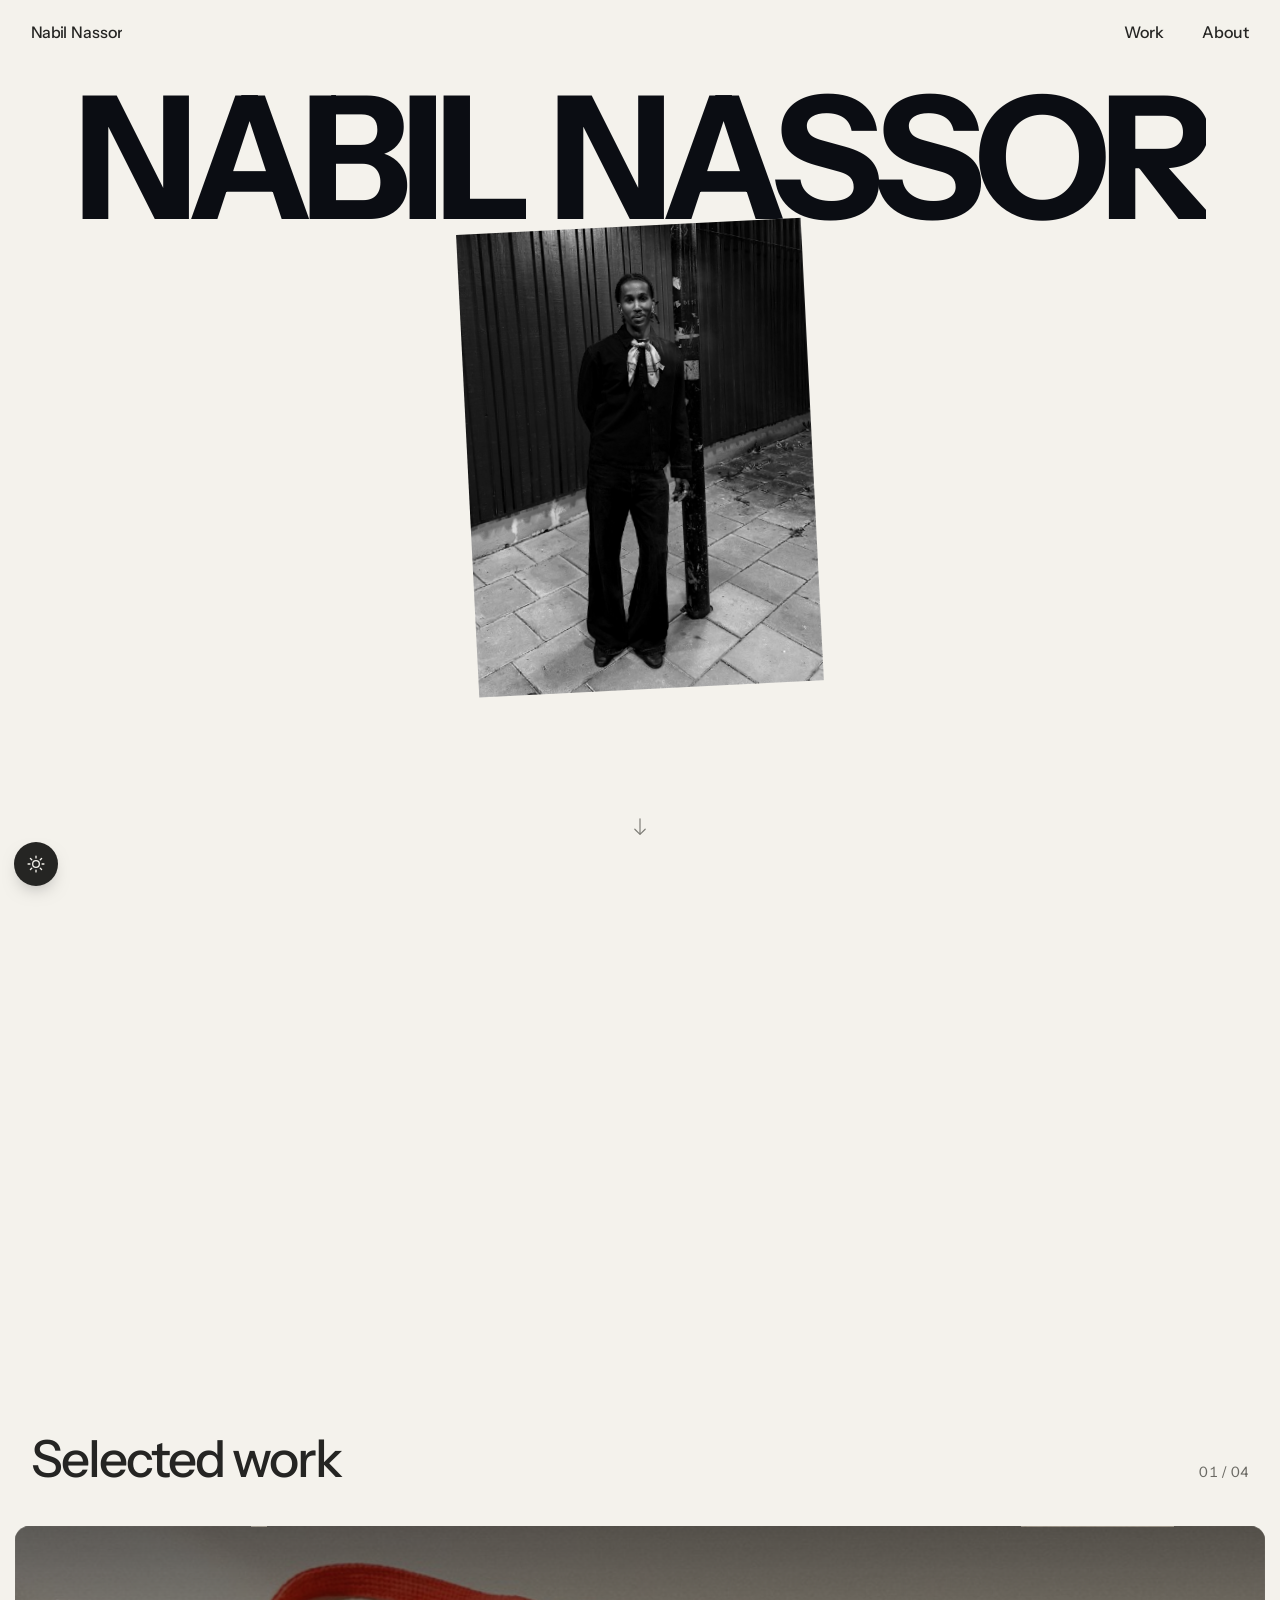
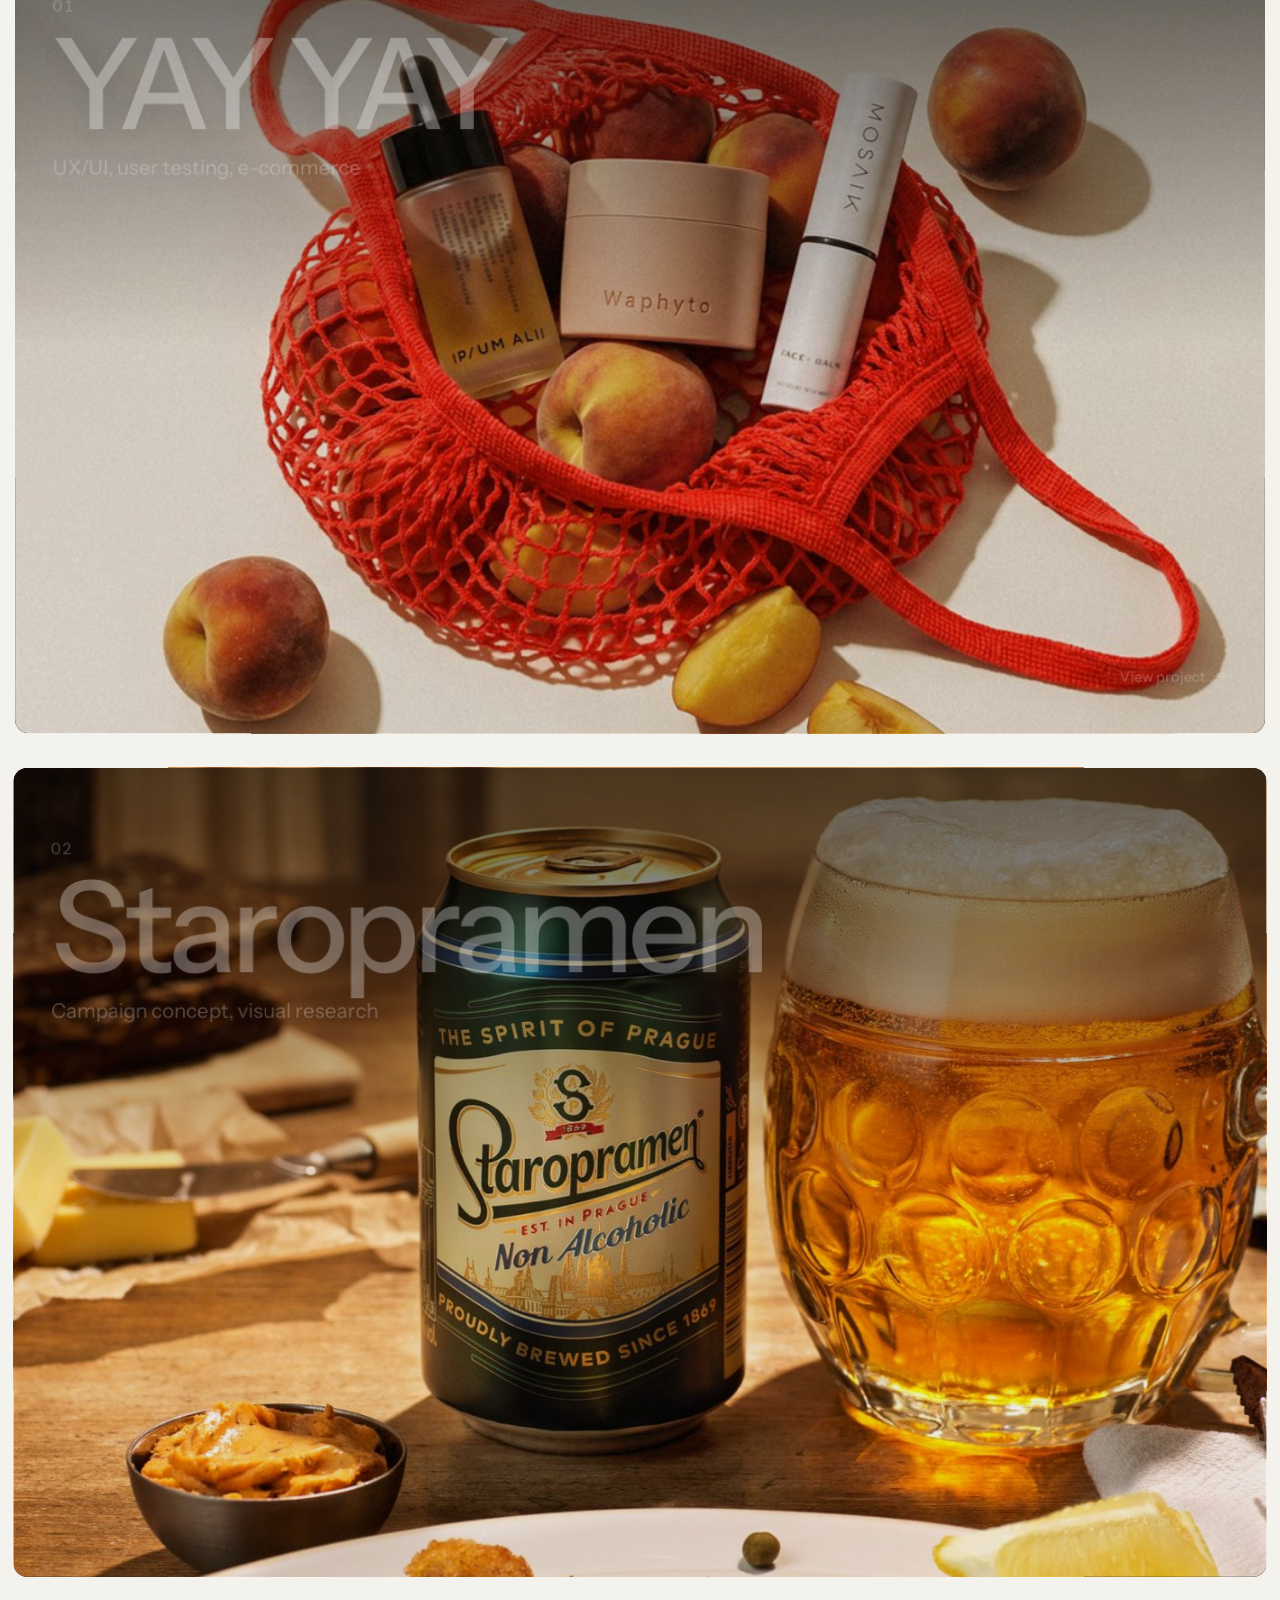
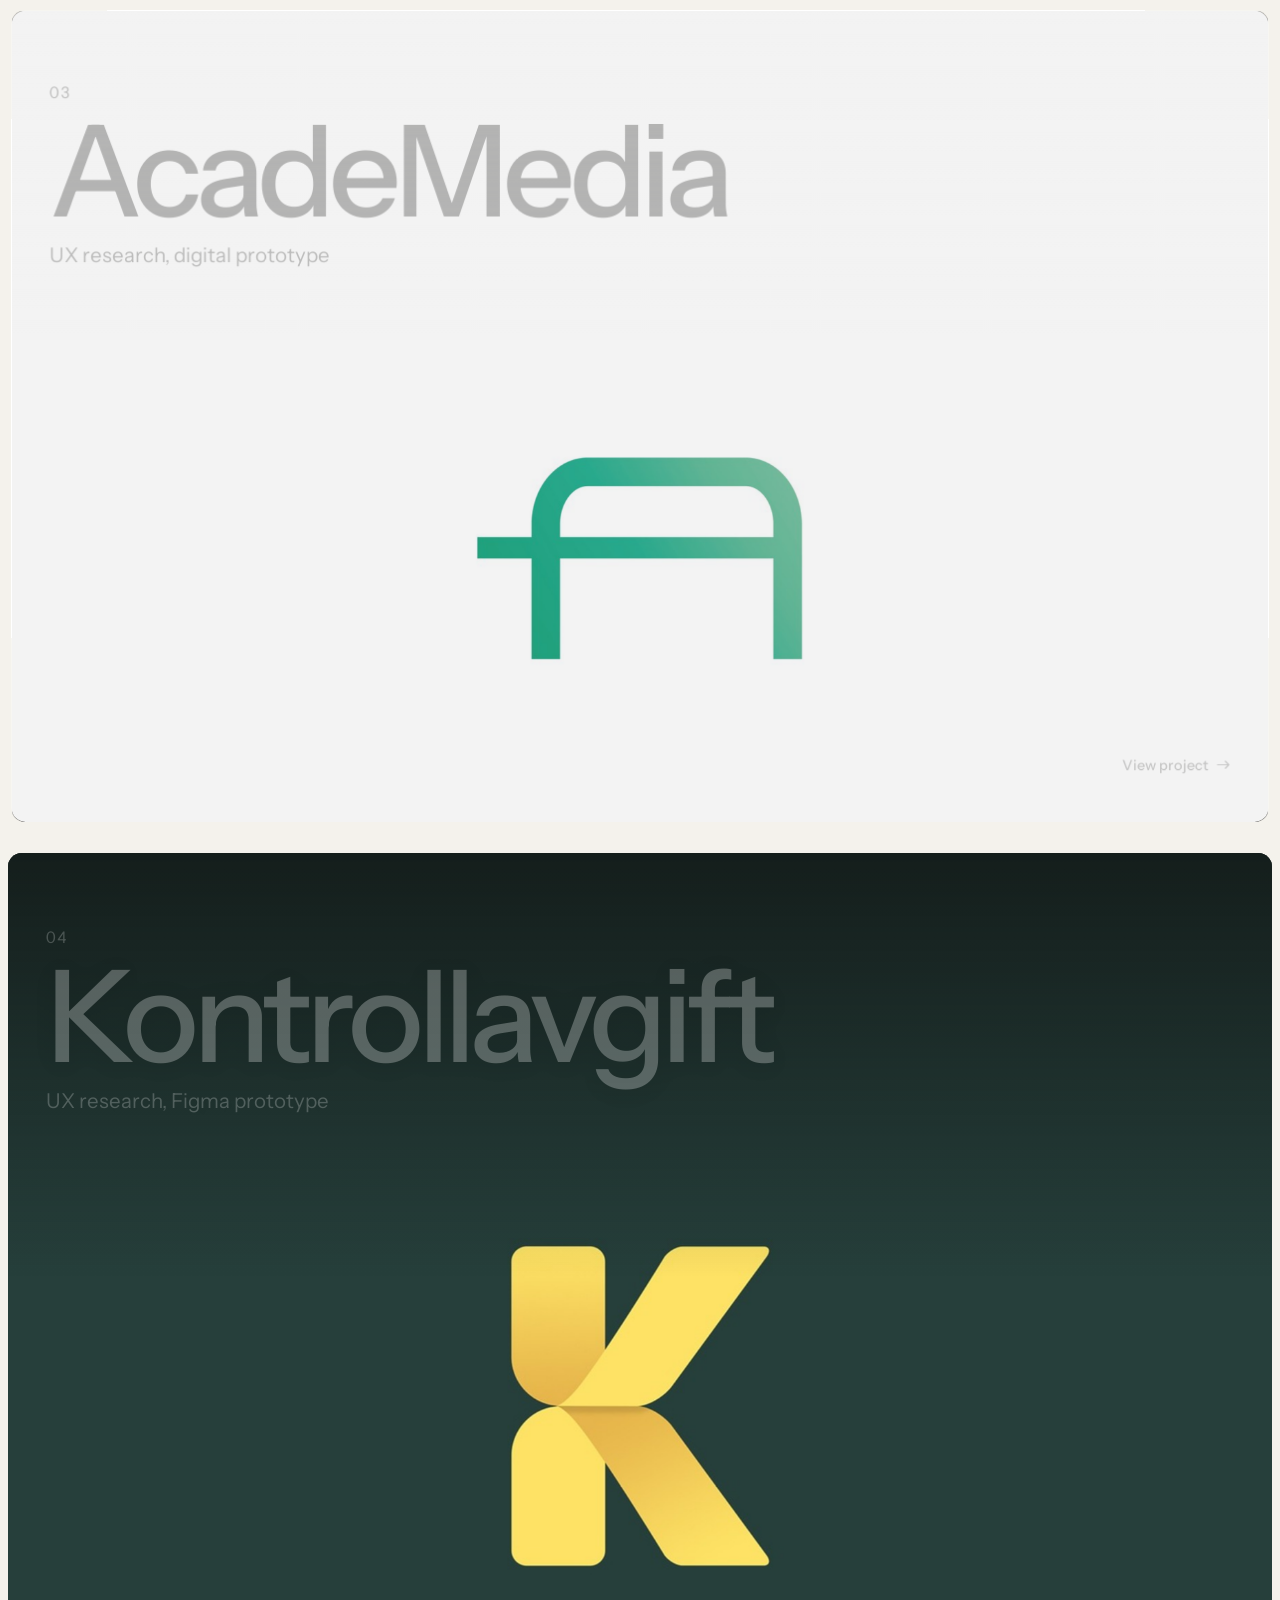
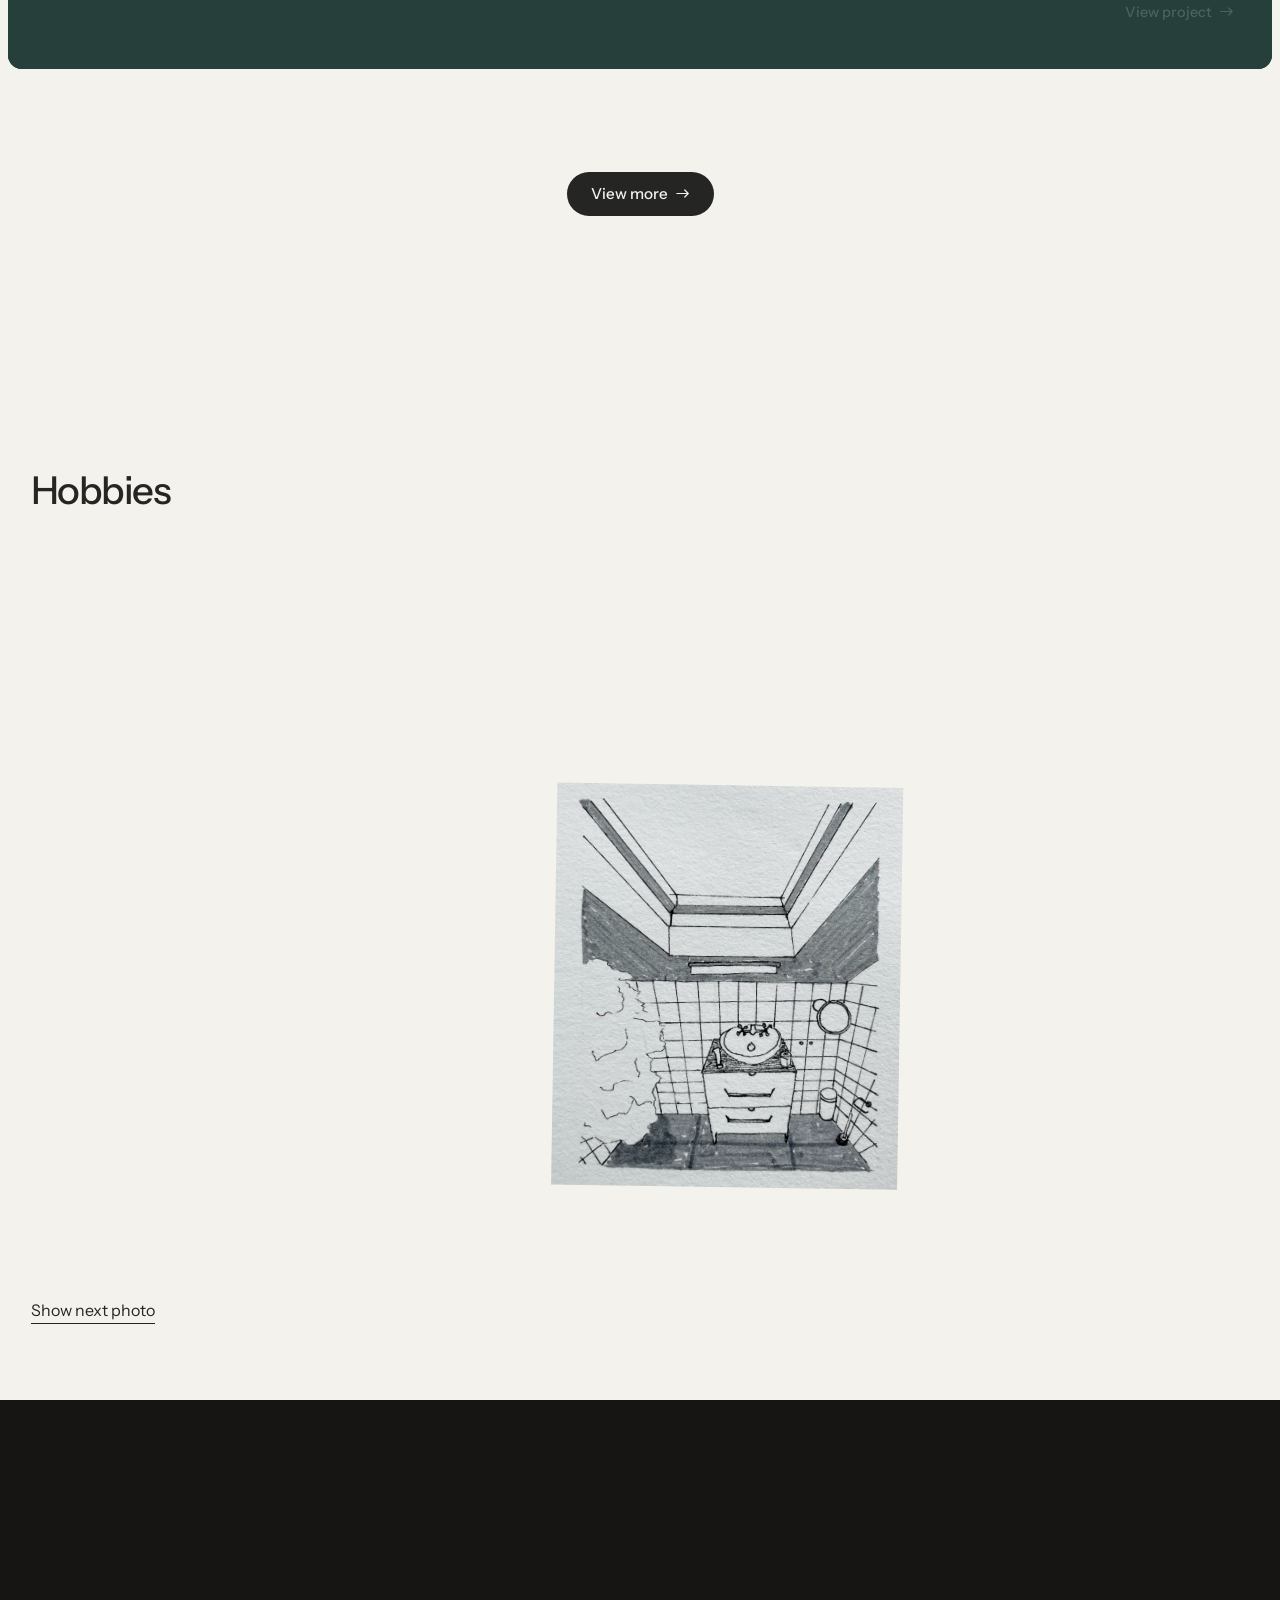
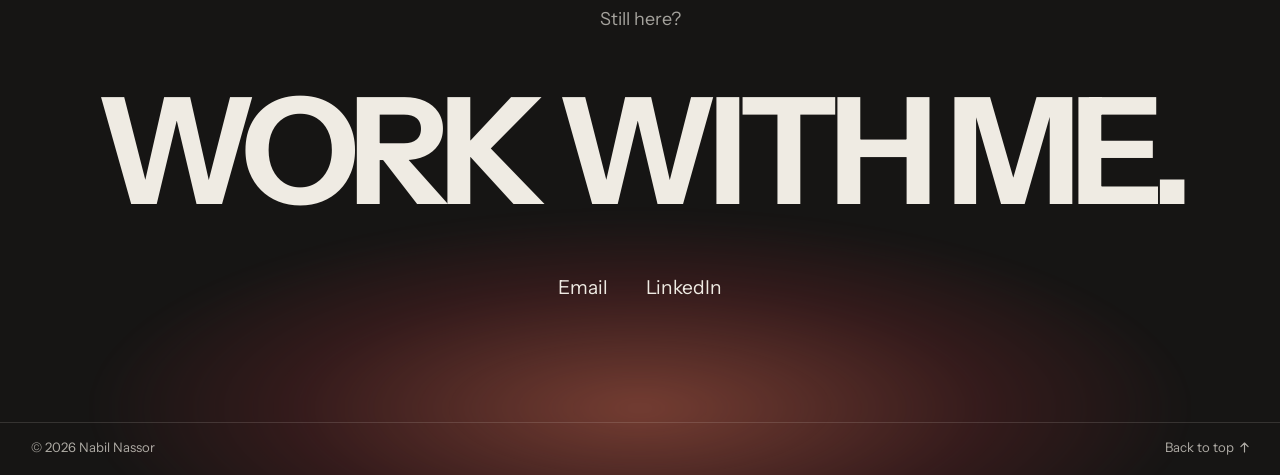
==== index.html @ d5ab004c "Add files via upload" ====
<!doctype html>
<html lang="en">
<head>
<meta charset="utf-8">
<meta name="viewport" content="width=device-width, initial-scale=1, viewport-fit=cover">
<title>Nabil Nassor – UX &amp; graphic designer</title>
<meta name="description" content="Portfolio of Nabil Nassor, UX and graphic designer.">
<link rel="preconnect" href="https://fonts.googleapis.com">
<link rel="preconnect" href="https://fonts.gstatic.com" crossorigin>
<link href="https://fonts.googleapis.com/css2?family=Instrument+Sans:wght@400;500;600&display=swap" rel="stylesheet">
<link rel="stylesheet" href="style.css">
<style>html{background:#f4f2ec}body::after{content:"";position:fixed;inset:0;background:#f4f2ec;z-index:300;pointer-events:none;opacity:1}html:not(.ready) body::after{animation:veil .9s ease 2.4s forwards}html.ready body::after{opacity:0;visibility:hidden;transition:opacity .9s cubic-bezier(.33,1,.68,1),visibility 0s linear .9s}html.js:not(.ready) body *{animation-play-state:paused!important}@keyframes veil{to{opacity:0;visibility:hidden}}@media (prefers-reduced-motion:reduce){body::after{display:none}}</style>
<script>document.documentElement.classList.add('js');try{history.scrollRestoration='manual'}catch(e){}try{var t=localStorage.getItem('theme');if(!t)t=matchMedia('(prefers-color-scheme: dark)').matches?'dark':'light';document.documentElement.setAttribute('data-theme',t)}catch(e){}</script>
</head>
<body>
<a class="skip" href="#work">Skip to selected work</a>
<header class="top g">
  <a class="roll" id="roll" href="index.html" aria-label="Nabil Nassor, UX and graphic designer. Home"><span class="roll-in" aria-hidden="true"><span>Nabil Nassor</span><span>UX &amp; graphic designer</span><span>Nabil Nassor</span></span></a>
  <nav aria-label="Primary"><a href="work.html">Work</a><a href="about.html">About</a></nav>
</header>

<main>
  <div class="hero-wrap" id="heroWrap">
    <section class="hero-stage" aria-labelledby="name">
      <h1 class="mega hero-name" id="name"><span class="l"><span>Nabil</span></span> <span class="l"><span>Nassor</span></span></h1>
      <figure class="hero-photo" id="heroPhoto"><img src="img/nabil-hero.jpg" width="1128" height="1514" alt="Nabil Nassor standing against a dark wooden fence and a lamp post, in black clothes with a light silk scarf, black and white photo"></figure>
      <span class="scroll-cue" id="scrollCue" aria-hidden="true"><svg viewBox="0 0 16 22" width="14" height="19"><path d="M8 1v18M2 13l6 6 6-6" fill="none" stroke="currentColor" stroke-width="1.4" stroke-linecap="round" stroke-linejoin="round"/></svg></span>
      <div class="hero-copy" id="heroCopy">
        <p class="role">UX &amp; graphic designer</p>
        <p class="blurb">I find where users get stuck, test with them and fix it. Graphic design gives my work its visual side.</p>
        <a class="cta" href="about.html">About me <svg viewBox="0 0 16 10" width="14" height="9" aria-hidden="true"><path d="M1 5h13M10 1l4 4-4 4" fill="none" stroke="currentColor" stroke-width="1.4" stroke-linecap="round" stroke-linejoin="round"/></svg></a>
      </div>
    </section>
  </div>

  <section class="g" id="work" aria-labelledby="wh">
    <div class="work-head">
      <h2 id="wh">Selected work</h2>
      <p class="work-count" aria-hidden="true"><span id="caseNow">01</span> / 04</p>
    </div>
    <div class="cases" id="cases">
      <article class="case" data-i="1">
        <a class="case-in" href="yayyay.html">
          <img src="img/yy-hero.jpg" width="2500" height="1157" alt="Red mesh bag of peaches with YAY YAY skincare products" style="object-position:50% 50%">
          <span class="case-shade" aria-hidden="true"></span>
          <span class="case-txt"><span class="case-no">01</span><span class="case-t">YAY YAY</span><span class="case-s">UX/UI, user testing, e-commerce</span></span>
          <span class="case-go" aria-hidden="true">View project <svg viewBox="0 0 16 10" width="14" height="9"><path d="M1 5h13M10 1l4 4-4 4" fill="none" stroke="currentColor" stroke-width="1.4" stroke-linecap="round" stroke-linejoin="round"/></svg></span>
        </a>
      </article>
      <article class="case" data-i="2">
        <a class="case-in" href="staropramen.html">
          <img src="img/sp-final-wide.jpg" width="2000" height="1126" alt="Staropramen can and beer mug behind a plate of schnitzel" style="object-position:35% 50%">
          <span class="case-shade" aria-hidden="true"></span>
          <span class="case-txt"><span class="case-no">02</span><span class="case-t">Staropramen</span><span class="case-s">Campaign concept, visual research</span></span>
          <span class="case-go" aria-hidden="true">View project <svg viewBox="0 0 16 10" width="14" height="9"><path d="M1 5h13M10 1l4 4-4 4" fill="none" stroke="currentColor" stroke-width="1.4" stroke-linecap="round" stroke-linejoin="round"/></svg></span>
        </a>
      </article>
      <article class="case case-light" data-i="3">
        <a class="case-in" href="academedia.html">
          <img src="img/ac-cover-white.jpg" width="2400" height="1500" alt="AcadeMedia A logo in green on white" style="object-position:50% 40%">
          <span class="case-shade" aria-hidden="true"></span>
          <span class="case-txt"><span class="case-no">03</span><span class="case-t">AcadeMedia</span><span class="case-s">UX research, digital prototype</span></span>
          <span class="case-go" aria-hidden="true">View project <svg viewBox="0 0 16 10" width="14" height="9"><path d="M1 5h13M10 1l4 4-4 4" fill="none" stroke="currentColor" stroke-width="1.4" stroke-linecap="round" stroke-linejoin="round"/></svg></span>
        </a>
      </article>
      <article class="case" data-i="4">
        <a class="case-in" href="kontrollavgift.html">
          <img src="img/kv-cover.jpg" width="2400" height="1500" alt="The kontrollavgift.se logo, a yellow K on dark green" style="object-position:50% 50%">
          <span class="case-shade" aria-hidden="true"></span>
          <span class="case-txt"><span class="case-no">04</span><span class="case-t">Kontrollavgift</span><span class="case-s">UX research, Figma prototype</span></span>
          <span class="case-go" aria-hidden="true">View project <svg viewBox="0 0 16 10" width="14" height="9"><path d="M1 5h13M10 1l4 4-4 4" fill="none" stroke="currentColor" stroke-width="1.4" stroke-linecap="round" stroke-linejoin="round"/></svg></span>
        </a>
      </article>
    </div>
    <div class="work-more"><a class="cta cta-solid" href="work.html">View more <svg viewBox="0 0 16 10" width="14" height="9" aria-hidden="true"><path d="M1 5h13M10 1l4 4-4 4" fill="none" stroke="currentColor" stroke-width="1.4" stroke-linecap="round" stroke-linejoin="round"/></svg></a></div>
  </section>

  <section class="g hobby" id="hobbies" aria-labelledby="hh">
    <div class="work-head">
      <h2 id="hh">Hobbies</h2>
    </div>
    <div class="hobby-screen" id="hobbyScreen" role="group" aria-label="Photos of Nabil's drawings and cooking. A new photo appears as you move across the screen.">
      <p class="hobby-hint" aria-hidden="true">Scroll or move across the screen</p>
    </div>
    <button type="button" class="copy hobby-next" id="hobbyNext">Show next photo</button>
  </section>
</main>

<footer class="site-foot" id="contact">
  <div class="g sf-clean">
    <p class="sf-still">Still here?</p>
    <h2 class="sf-big">Work with me.</h2>
    <p class="sf-links"><a href="mailto:a.nabilnassor@gmail.com">Email</a><a href="https://www.linkedin.com/in/nabil-nassor-884708237/" target="_blank" rel="noopener">LinkedIn</a></p>
  </div>
  <div class="g sf-bot">
    <span>© 2026 Nabil Nassor</span>
    <a href="#top" class="sf-up" id="sfUp">Back to top <svg viewBox="0 0 10 12" width="9" height="11" aria-hidden="true"><path d="M5 11V1M1 5l4-4 4 4" fill="none" stroke="currentColor" stroke-width="1.3" stroke-linecap="round" stroke-linejoin="round"/></svg></a>
  </div>
</footer>
<script src="main.js"></script>
<script src="contact.js"></script>
<script src="cases.js"></script>

</body>
</html>
---- style.css ----
/* Layout concept: giant left-aligned grotesk name on cream, quiet 12-column grid, one horizontal row of work, grainy moodboard shapes as backgrounds. */
:root{
  --paper:#f4f2ec; --ink:#252523; --mute:#6a6963; --line:#d8d5cb; --grey:#bfbdb6;
  --sans:"Instrument Sans","Helvetica Neue",Arial,sans-serif;
    --gutter:clamp(16px,2.4vw,36px);
  --ease:cubic-bezier(.16,1,.3,1);
  --grain:url("data:image/svg+xml,%3Csvg xmlns='http://www.w3.org/2000/svg' width='180' height='180'%3E%3Cfilter id='n'%3E%3CfeTurbulence baseFrequency='.85' numOctaves='2' stitchTiles='stitch'/%3E%3CfeColorMatrix values='0 0 0 0 .5 0 0 0 0 .5 0 0 0 0 .5 0 0 0 1.5 -.25'/%3E%3C/filter%3E%3Crect width='180' height='180' filter='url(%23n)'/%3E%3C/svg%3E");
  color-scheme:light;
}
@keyframes fadeout{to{opacity:0}}
@keyframes fadein{from{opacity:0}}
*,*::before,*::after{box-sizing:border-box}
html{-webkit-text-size-adjust:100%}
body{margin:0;background:var(--paper);color:var(--ink);font:400 clamp(16px,1.05vw,18px)/1.55 var(--sans);-webkit-font-smoothing:antialiased;overflow-x:hidden}
img{display:block;max-width:100%;height:auto}
a{color:inherit;text-underline-offset:.2em}
h1,h2,h3,p,ul,figure{margin:0}
ul{padding:0;list-style:none}
:focus-visible{outline:2px solid var(--ink);outline-offset:4px}
.g{padding-left:max(16px,var(--gutter),env(safe-area-inset-left,0px));padding-right:max(16px,var(--gutter),env(safe-area-inset-right,0px))}
.skip{position:absolute;left:16px;top:-80px;background:var(--ink);color:var(--paper);padding:12px 16px;z-index:20}
.skip:focus{top:8px}

/* header */
.top{position:sticky;top:env(safe-area-inset-top,0px);z-index:10;height:64px;background:var(--paper);display:flex;justify-content:space-between;align-items:center;font-weight:500}
body::before{content:"";position:fixed;inset:0 0 auto;height:env(safe-area-inset-top,0px);background:var(--paper);z-index:11}
section[id],div[id]{scroll-margin-top:72px}
.top a.roll{display:block;position:relative;height:44px;overflow:hidden;min-width:9.5em}
.roll-in{display:flex;flex-direction:column;transition:transform .85s var(--ease)}
.roll-in span{height:44px;display:flex;align-items:center;white-space:nowrap}
.top a{display:inline-flex;align-items:center;min-height:44px;text-decoration:none}
.top nav{display:flex;gap:clamp(16px,3vw,40px)}
.top nav a{position:relative}
.top nav a::after{content:"";position:absolute;left:0;right:0;bottom:8px;height:1px;background:currentColor;transform:scaleX(0);transform-origin:left;transition:transform .5s var(--ease)}
.top nav a:hover::after,.top nav a[aria-current="page"]::after{transform:scaleX(1)}

/* giant type */
.mega{font-weight:500;font-size:clamp(4.2rem,19vw,22rem);line-height:.82;letter-spacing:-.065em;margin-left:-.04em}
.mega .l{display:block;overflow:hidden;padding-bottom:.06em;margin-bottom:-.06em}
.mega .l>span{display:block;transform:translateY(108%);animation:up 1.3s var(--ease) forwards}
.mega .l:nth-child(2)>span{animation-delay:.12s}
@keyframes up{to{transform:none}}

.hero{padding-top:clamp(40px,10vh,120px)}
.intro{display:grid;grid-template-columns:repeat(12,1fr);gap:var(--gutter);padding-block:clamp(32px,6vw,80px) clamp(64px,12vw,160px)}
.intro p{grid-column:7/13;font-size:clamp(1.25rem,2.2vw,2.1rem);line-height:1.2;letter-spacing:-.02em;max-width:26em}
.intro small{grid-column:1/5;align-self:end;color:var(--mute);font-size:.9rem}

/* work row */
.work-head{display:flex;justify-content:space-between;align-items:flex-end;gap:16px;padding-bottom:20px;border-top:1px solid var(--line);padding-top:16px}
.work-head h2{font-weight:500;font-size:clamp(1.5rem,3vw,2.6rem);letter-spacing:-.04em;line-height:1}
.arrows{display:flex;gap:8px}
.arrows button{width:44px;height:44px;border:0;background:none;color:var(--ink);cursor:pointer;display:grid;place-items:center;padding:0;transition:transform .5s var(--ease),opacity .4s var(--ease)}
.arrows button:hover{opacity:.55}
.arrows button[data-dir="-1"]:hover{transform:translateX(-4px)}
.arrows button[data-dir="1"]:hover{transform:translateX(4px)}
.arrows svg{width:22px;height:22px;fill:none;stroke:currentColor;stroke-width:1.5}
.row{display:flex;gap:clamp(12px,1.6vw,24px);overflow-x:auto;scroll-snap-type:x proximity;padding-bottom:12px;scrollbar-width:none;margin-inline:calc(-1*max(16px,var(--gutter)));padding-inline:max(16px,var(--gutter))}
.row::-webkit-scrollbar{display:none}
.card{flex:0 0 clamp(270px,36vw,560px);scroll-snap-align:start;min-width:0}
.art{position:relative;aspect-ratio:4/5;overflow:hidden;isolation:isolate}
.art::after{content:"";position:absolute;inset:0;background:var(--grain);opacity:.35;mix-blend-mode:multiply;pointer-events:none;z-index:5}
.art>*{transition:transform 1.4s var(--ease)}
.card:hover .art>*,.card.is-hover .art>*{transform:scale(1.04)}
.art.photo img{transition:transform 1.6s var(--ease)}
.card:hover .art.photo img,.card.is-hover .art.photo img{transform:scale(1.12)}
.cap{display:flex;justify-content:space-between;gap:16px;padding-top:14px;font-weight:500}
.cap span:last-child{color:var(--mute);font-weight:400}
.a-bars{background:#0c0c0b;display:flex;gap:2.5%;padding:5% 4%}
.a-bars i{flex:1;background:linear-gradient(#0c0c0b,#e8e7e2);transform-origin:top}
.a-bars i:nth-child(3n){background:linear-gradient(#e8e7e2,#0c0c0b 85%)}
.a-bars i:nth-child(4n){background:linear-gradient(#0c0c0b 20%,#d9d8d3)}
.a-shapes{background:#f1f0ec}
.a-shapes i{position:absolute}
.a-shapes .t1{left:50%;top:9%;width:46%;height:32%;background:linear-gradient(160deg,#cfcec9,#1a1a19 70%);clip-path:polygon(50% 0,100% 100%,0 100%)}
.a-shapes .t2{left:8%;top:44%;width:38%;height:26%;background:linear-gradient(120deg,#1a1a19,#ecebe7);}
.a-shapes .t3{left:52%;top:50%;width:14%;height:34%;background:linear-gradient(90deg,#1a1a19,#ecebe7)}
.a-shapes .t4{left:8%;top:74%;width:30%;height:18%;background:linear-gradient(#ecebe7,#1a1a19 90%)}
.a-shapes .t5{left:70%;top:72%;width:22%;height:14%;background:linear-gradient(200deg,#ecebe7,#1a1a19)}
.a-round{background:#efeee9}
.a-round i{position:absolute}
.a-round .r1{left:8%;top:6%;width:84%;height:100%;background:var(--grey);border-radius:60px 60px 0 0}
.a-round .r2{left:28%;top:56%;width:34%;height:60%;background:#efeee9;border-radius:999px 999px 0 0}
.a-round .r3{left:34%;top:20%;width:40%;height:38%;background:#1d1d1b}
.a-round .r4{left:44%;top:12%;width:16%;aspect-ratio:1;background:#1d1d1b;border-radius:50%}
.a-round .r5{left:42%;top:40%;width:20%;height:14%;background:#efeee9;border-radius:0 0 40px 40px}

.lnk{display:block;text-decoration:none}
/* hero: photo shrinks on scroll */
.hero-wrap{position:relative;height:150vh}
.hero-stage{position:sticky;top:calc(64px + env(safe-area-inset-top,0px));height:calc(100svh - 64px - env(safe-area-inset-top,0px));overflow:hidden;background:var(--paper)}
.mega.hero-name{position:absolute;top:2%;left:0;right:0;margin:0;text-align:center;font-size:clamp(3rem,13.4vw,17rem);line-height:.9;white-space:nowrap;color:#fff;mix-blend-mode:difference;z-index:2}
.hero-photo{position:absolute;left:50%;top:52%;height:72%;max-width:84vw;aspect-ratio:1128/1514;margin:0;z-index:1;transform:translate(-50%,-50%) translateY(var(--y,0px)) scale(var(--s,.44)) rotate(var(--r,-7deg));will-change:transform}
.hero-photo img{width:100%;height:100%;object-fit:cover}
.hero-copy{position:absolute;left:50%;bottom:18%;transform:translateX(-50%);width:min(30em,88%);text-align:center;opacity:var(--c,1);z-index:3}
.role{font-weight:500;font-size:clamp(1rem,1.6vw,1.4rem);letter-spacing:-.01em}
.blurb{color:var(--mute);margin-top:.5em}
.hero-name .l{display:inline-block;vertical-align:top}
@media (max-width:820px) and (max-aspect-ratio:1/1){
  .mega.hero-name{font-size:19vw;line-height:.86;top:2%;white-space:normal}
  .hero-name .l{display:block}
  .hero-photo{width:86vw;height:66%;aspect-ratio:auto;max-width:none;top:49%}
  .hero-copy{bottom:8%}
}
@media (max-height:520px){.hero-copy .blurb{display:none}.hero-copy{bottom:2%}}
/* round cursor on clickable things */
.cur{position:fixed;left:0;top:0;width:0;height:0;pointer-events:none;z-index:200;mix-blend-mode:difference}
.cur-dot{position:absolute;left:0;top:0;width:22px;height:22px;margin:-11px 0 0 -11px;border-radius:50%;background:#fff;transform:scale(0);display:grid;place-items:center;transition:transform .45s var(--ease),width .45s var(--ease),height .45s var(--ease),margin .45s var(--ease)}
.cur.on .cur-dot{transform:scale(1)}
.cur.big .cur-dot{width:52px;height:52px;margin:-26px 0 0 -26px}
.cur-label{font-size:.7rem;font-weight:500;color:#000;opacity:0;transition:opacity .3s}
.cur.big .cur-label{opacity:1}
html.has-cur,html.has-cur *{cursor:none!important}
@media (prefers-reduced-motion:reduce){.cur-dot{transition:none}}
/* work row: constant slow drift */
.track{display:flex;gap:var(--g);width:max-content;padding-right:var(--g)}
.row{--g:clamp(12px,1.6vw,24px)}
.row.is-marquee{scroll-snap-type:none}
.arrows .pause{display:none;width:auto;height:44px;border-radius:999px;padding:0 20px;font:inherit}
.is-marquee .arrows .pause{display:inline-flex;align-items:center}
/* hobbies */
.hobby{padding-top:clamp(56px,9vw,130px)}
.hobby .work-head{align-items:flex-end}
.hobby-note{color:var(--mute);max-width:24em;text-align:right}
.hobby-screen{position:relative;overflow:hidden;aspect-ratio:16/10;min-height:min(78svh,640px);background:transparent;touch-action:pan-y;cursor:crosshair;isolation:isolate}
.hobby-hint{position:absolute;inset:0;display:grid;place-items:center;margin:0;font-size:clamp(1.4rem,3vw,2.6rem);letter-spacing:-.04em;font-weight:500;color:var(--mute);transition:opacity .8s var(--ease);pointer-events:none}
.hobby-screen.touched .hobby-hint{opacity:0}
.hobby-cap{position:absolute;left:16px;bottom:12px;font-size:.9rem;color:var(--mute);z-index:50;pointer-events:none}
.pop{position:absolute;width:clamp(200px,27vw,400px);height:auto;pointer-events:none;opacity:0;transform:translate(-50%,-50%) scale(.82) rotate(var(--rot,0deg));transition:opacity .7s var(--ease),transform 1.1s var(--ease)}
.pop.on{opacity:1;transform:translate(-50%,-50%) scale(1) rotate(var(--rot,0deg))}
.hobby-next{margin-top:14px}
@media (max-width:820px){.hobby-screen{aspect-ratio:auto;height:min(78svh,640px);min-height:0;width:100%}.pop{width:54vw}.hobby-note{text-align:left}}
@media (prefers-reduced-motion:reduce){.pop{transition:none}}
.art.photo::after{display:none}
.art.photo img{width:100%;height:100%;object-fit:cover;object-position:58% 50%}
/* footer */
.foot{display:flex;justify-content:space-between;align-items:center;flex-wrap:wrap;gap:8px 32px;padding-block:28px 32px;margin-top:clamp(48px,8vw,120px);border-top:1px solid var(--line);font-size:.95rem}
.foot a,.foot button{min-height:44px;display:inline-flex;align-items:center}
.copy{background:none;border:0;border-bottom:1px solid var(--ink);padding:0;font:inherit;color:inherit;cursor:pointer;border-radius:0}
.status{min-height:1.5em;color:var(--mute);font-size:.9rem}

/* about */
.about-hero{display:grid;grid-template-columns:repeat(12,1fr);gap:var(--gutter);padding-block:clamp(32px,6vw,80px) clamp(48px,8vw,120px);align-items:start}
.portrait{grid-column:1/6;aspect-ratio:4/5;overflow:hidden;background:var(--grey)}
.portrait img{width:100%;height:100%;object-fit:cover;object-position:50% 20%}
.lead{grid-column:7/13;font-size:clamp(1.3rem,2.4vw,2.2rem);line-height:1.22;letter-spacing:-.02em;max-width:26em;align-self:end}
.band{position:relative;height:clamp(180px,34vh,380px);background:#0c0c0b;display:flex;gap:6px;padding:0 var(--gutter);overflow:hidden;isolation:isolate}
.band::after{content:"";position:absolute;inset:0;background:var(--grain);opacity:.4;mix-blend-mode:overlay}
.band i{flex:1;background:linear-gradient(#0c0c0b,#e8e7e2);transform-origin:top;transform:scaleY(.2);transition:transform 1.6s var(--ease)}
.band.in i{transform:none}
.band i:nth-child(even){margin-top:14%;background:linear-gradient(#e8e7e2,#0c0c0b)}
.band i:nth-child(3n){margin-top:0;height:60%}
.info{display:grid;grid-template-columns:repeat(12,1fr);gap:var(--gutter);padding-block:clamp(40px,6vw,90px);border-bottom:1px solid var(--line)}
.info h2,.sec-head h2{grid-column:1/5;font-weight:500;font-size:clamp(1.5rem,3vw,2.6rem);letter-spacing:-.04em;line-height:1}
.rows{grid-column:5/13}
.rows li{display:grid;grid-template-columns:minmax(120px,14rem) 1fr;gap:16px;padding-block:14px;border-top:1px solid var(--line)}
.rows li:first-child{border-top:0;padding-top:0}
.rows .w{color:var(--mute)}
.sec-head{display:grid;grid-template-columns:repeat(12,1fr);gap:var(--gutter);padding-block:clamp(56px,9vw,130px) clamp(24px,4vw,56px)}
.sec-head p{grid-column:7/13;max-width:34em}
.draw{display:grid;grid-template-columns:repeat(12,1fr);gap:var(--gutter);align-items:end}
.draw figure{overflow:hidden;background:#e9e7e1}
.draw img{width:100%;transition:transform 1.6s var(--ease)}
.draw figure:hover img,.collage figure:hover img{transform:scale(1.03)}
.draw .d1{grid-column:1/6}.draw .d2{grid-column:6/13}.draw .d3{grid-column:1/8}.draw .d4{grid-column:8/13}
.collage{columns:3;column-gap:var(--gutter)}
.collage figure{break-inside:avoid;margin-bottom:var(--gutter);overflow:hidden;background:var(--line)}
.collage img{width:100%;transition:transform 1.6s var(--ease)}

/* reveal */
.js .rv{opacity:0;transform:translateY(28px);transition:opacity 1s var(--ease),transform 1.2s var(--ease);transition-delay:var(--d,0s)}
.js .rv.in{opacity:1;transform:none}

@media (max-width:820px){
  .intro p,.lead,.sec-head p{grid-column:1/13}
  .intro small{grid-column:1/13;grid-row:2}
  .portrait{grid-column:1/13;max-width:520px}
  .info h2,.sec-head h2,.rows{grid-column:1/13}
  .rows li{grid-template-columns:1fr;gap:2px}
  .draw .d1,.draw .d2,.draw .d3,.draw .d4{grid-column:span 12}
  .collage{columns:2}
}
@media (prefers-reduced-motion:reduce){
  html{scroll-behavior:auto}
  .mega .l>span{animation:none;transform:none}
  .hero-wrap{height:auto}
  .hero-stage{position:relative;top:0}
  .row.is-marquee .track{animation:none}
  .roll-in{transition:none}
  .js .rv{opacity:1;transform:none;transition:none}
  .band i{transform:none;transition:none}
  .art>*,.draw img,.collage img{transition:none}
}

/* hobby piles: pictures slide up and stack on top of each other */
.pile{padding-top:clamp(8px,2vw,24px)}
.pc{position:sticky;top:calc(84px + var(--i,0)*10px);display:flex;justify-content:center;margin:0 0 clamp(20px,14vh,140px);transform-origin:50% 0;will-change:transform}
.pc:last-child{margin-bottom:0}
.pc img{display:block;width:auto;height:auto;max-width:100%;max-height:calc(100vh - 150px);max-height:calc(100svh - 150px);border-radius:6px;box-shadow:0 30px 60px -40px rgba(20,20,18,.5)}
@media (max-width:820px){.pc{top:calc(72px + var(--i,0)*8px)}.pc img{max-height:calc(100svh - 130px)}}
@media (prefers-reduced-motion:reduce){.pc{position:static;transform:none!important}.portrait img{transform:none}}

/* about: experience, skills, portrait */
.job{display:flex;flex-direction:column;gap:2px}
.job strong{font-weight:500;font-size:1.05rem;letter-spacing:-.01em}
.job span{color:var(--mute)}
.chips{grid-column:5/13;display:flex;flex-wrap:wrap;gap:8px}
.chips li{border:1px solid var(--line);border-radius:999px;padding:6px 16px;font-size:.95rem;line-height:1.4}
.portrait img{will-change:transform;transform:scale(1.12)}

/* mobile: calmer rhythm, one clear type scale (h1 mega / h2 1.5rem / lead 1.125rem / body 1rem / small .9rem) */
@media (max-width:820px){
  .about-hero{gap:32px;padding-block:40px 24px}
  .portrait{max-width:none}
  .lead{font-size:1.05rem;line-height:1.5;letter-spacing:-.01em;max-width:none}
  .info{padding-block:64px;gap:24px}
  .info h2,.sec-head h2{font-size:1.5rem}
  .rows li{padding-block:18px;gap:4px}
  .rows li:first-child{padding-top:0}
  .job strong{font-size:1.05rem}
  .chips{grid-column:1/13;gap:8px}
  .chips li{padding:6px 14px;font-size:.9rem}
  .sec-head{padding-block:96px 36px;gap:16px}
  .sec-head p{font-size:1rem;line-height:1.55}
  .pc{margin-bottom:22vh}
  .foot{margin-top:96px}
}

/* soft cream fade-in on every page load, then the hero elements arrive one by one */
.top{animation:fadein 1.2s var(--ease) .25s both}
.hero-photo img{animation:photoin 1.8s var(--ease) .35s both}
@keyframes photoin{from{clip-path:inset(100% 0 0 0);transform:scale(1.18)}to{clip-path:inset(0);transform:none}}
.hero-copy>*{animation:fadeup 1.3s var(--ease) 1s both}
.hero-copy>.blurb{animation-delay:1.15s}
@keyframes fadeup{from{opacity:0;transform:translateY(18px)}to{opacity:1;transform:none}}
.work-head{animation:fadein 1.2s var(--ease) .4s both}
@media (prefers-reduced-motion:reduce){body::after,.top,.hero-photo img,.hero-copy>*,.work-head{animation:none}body::after{display:none}}

/* compact rhythm: less whitespace, no divider lines */
.work-head{border-top:0;padding-top:0;padding-bottom:12px}
.hobby{padding-top:clamp(24px,3.5vw,48px)}
.hero-wrap{height:135vh}
.hero{padding-top:clamp(16px,3vh,40px)}
.about-hero{padding-block:clamp(24px,4vw,48px) clamp(16px,3vw,32px)}
.info{padding-block:clamp(24px,3.5vw,48px);border-bottom:0}
.rows li{border-top:0;padding-block:8px}
.sec-head{padding-block:clamp(32px,5vw,64px) clamp(16px,2.5vw,32px)}
.pc{margin-bottom:clamp(16px,9vh,90px)}
.pc:last-child{margin-bottom:0}
.foot{border-top:0;margin-top:clamp(32px,5vw,64px)}
@media (max-width:820px){
  .about-hero{gap:20px;padding-block:24px 8px}
  .info{padding-block:32px;gap:12px}
  .rows li{padding-block:10px;gap:2px}
  .sec-head{padding-block:48px 20px;gap:12px}
  .pc{margin-bottom:10vh}
  .pc:last-child{margin-bottom:0}
  .foot{margin-top:48px}
}
@media (prefers-reduced-motion:reduce){.hero-wrap{height:auto}}

/* pinned picture scenes: the picture sticks in the middle of the screen while the effect plays */
.pin-stage{position:sticky;top:0;height:100vh;height:100svh;box-sizing:border-box;padding-top:64px;display:grid;place-items:center;overflow:hidden}
.js .pinstack{height:calc(100svh + (var(--n,3) - 1)*55svh);padding:0;margin-top:0}
.pinstack .pin-stage>figure{grid-area:1/1;position:relative!important;top:auto!important;margin:0!important;display:block!important;will-change:transform;transform-origin:50% 50%}
.pinstack .pin-stage img{aspect-ratio:auto!important;width:auto!important;height:auto!important;max-width:min(92vw,1240px)!important;max-height:calc(100svh - 150px)!important;object-fit:contain;margin:0 auto!important;display:block;border-radius:6px;box-shadow:0 30px 60px -40px rgba(20,20,18,.5)}
.js .heropin{height:140svh}
.js .growpin{height:150svh}
.js .duo{height:175svh}
.heropin .pin-stage,.growpin .pin-stage{display:flex;align-items:center;justify-content:center}
.pin-stage .bleed{width:100%;height:min(76svh,62vw,820px)}
.pin-stage .bleed img{height:100%;margin:0;transform:scale(var(--z,1))}
.growpin .bleed{height:min(76svh,62vw,820px)}
.duo-stage{grid-template-columns:1fr 1fr;gap:var(--gutter);align-content:center}
.duo-stage figure{margin:0!important;aspect-ratio:auto;height:auto;background:none;will-change:transform}
.duo-stage img{display:block;width:auto!important;max-width:100%!important;max-height:calc(100svh - 150px)!important;height:auto!important;margin:0 auto!important;border-radius:6px;box-shadow:0 30px 60px -40px rgba(20,20,18,.5)}
.portrait img{transform:none}
@media (max-width:820px){
  .pin-stage .bleed,.growpin .bleed{height:min(62svh,100vw)}
}
@media (prefers-reduced-motion:reduce){
  .js .pinstack,.js .heropin,.js .growpin,.js .duo,.js .spinpin{height:auto}
  .pin-stage{position:static;height:auto;display:block;padding-top:0}
  .pinstack .pin-stage>figure{margin-bottom:24px!important}
  .pin-stage .bleed{height:min(70svh,60vw)}
  .duo-stage{display:grid}
}

/* tighter pinned scenes: pictures fill the screen, less hold time, no blank bands */
.js .pinstack{height:calc(100svh + (var(--n,3) - 1)*45svh);margin-block:-5svh}
.pinstack .pin-stage img{max-height:calc(100svh - 64px - 28px)!important}
.js .heropin{height:120svh}
.js .growpin{height:125svh}
.js .duo{height:150svh}
.duo-stage img{max-height:calc(100svh - 64px - 28px)!important}
.pin-stage .bleed,.growpin .bleed{height:min(84svh,64vw,860px)}
@media (max-width:820px){
  .pin-stage .bleed,.growpin .bleed{height:min(70svh,110vw)}
  .js .pinstack{margin-block:-3svh}
}

/* reading focus colour */
.fx-on .fx{color:color-mix(in srgb,var(--ink) calc(var(--fx,1)*100%),#c2c0b8)}

/* end-of-page takeover */
.outro{position:fixed;inset:0;z-index:90;display:flex;align-items:center;justify-content:center;padding:calc(var(--gutter) + 56px) var(--gutter) calc(var(--gutter) + 40px);
  background:rgba(244,242,236,.86);-webkit-backdrop-filter:blur(14px) saturate(.9);backdrop-filter:blur(14px) saturate(.9);
  opacity:0;visibility:hidden;pointer-events:none;transition:opacity .9s var(--ease),visibility 0s linear .9s;overflow:hidden;cursor:auto}
.outro.on{opacity:1;visibility:visible;pointer-events:auto;transition:opacity .9s var(--ease)}
.outro-open,.outro-open body{overflow:hidden;overscroll-behavior:none}
.o-x{position:absolute;top:max(14px,env(safe-area-inset-top));right:var(--gutter);width:44px;height:44px;border-radius:50%;border:0;background:rgba(37,37,35,.07);color:var(--ink);display:grid;place-items:center;cursor:pointer;transition:background .3s,transform .5s var(--ease);z-index:2}
.o-x:hover{background:rgba(37,37,35,.14);transform:rotate(90deg)}
.o-float{position:absolute;inset:-9%;pointer-events:none;transform:translate3d(calc(var(--px,0)*-14px),calc(var(--py,0)*-10px),0);transition:transform 1.2s var(--ease)}
.o-art{position:absolute;inset:0;width:100%;height:100%;object-fit:cover;object-position:50% 50%;opacity:0;pointer-events:none;transition:opacity 2s var(--ease) .2s;will-change:transform;animation:o-drift 28s ease-in-out infinite alternate}
.outro.on .o-art{opacity:.16}
@keyframes o-drift{0%{transform:scale(1) translate3d(0,0,0) rotate(0deg)}50%{transform:scale(1.04) translate3d(-1.5%,1.2%,0) rotate(-1.2deg)}100%{transform:scale(1.08) translate3d(1%,-1.4%,0) rotate(1deg)}}
.outro{text-align:center}
.o-body{position:relative;z-index:1;width:100%;max-width:1000px;margin:0 auto}
.o-body>*{opacity:0;transform:translateY(22px);transition:opacity .9s var(--ease),transform 1.1s var(--ease)}
.outro.on .o-body>*{opacity:1;transform:none}
.outro.on .o-body>:nth-child(1){transition-delay:.3s}.outro.on .o-body>:nth-child(2){transition-delay:.7s}.outro.on .o-body>:nth-child(3){transition-delay:.9s}
.o-h{position:relative;margin:0;font-weight:500;font-size:clamp(2.4rem,6.2vw,5rem);line-height:1.12;letter-spacing:-.03em}
.o-h .w{display:inline-block}

.o-h .w-caught{font-weight:600;letter-spacing:.02em;text-transform:uppercase;font-size:.82em}


.o-h i{display:inline-block;font-style:inherit;opacity:0;transform:translateY(-1.2em) rotate(-12deg)}
.outro.on .o-h i{animation:o-drop .9s cubic-bezier(.3,1.5,.5,1) both;animation-delay:calc(.5s + var(--k,0)*.07s)}
.o-h .w-fish i:nth-child(1){--k:0}.o-h .w-fish i:nth-child(2){--k:1}.o-h .w-fish i:nth-child(3){--k:2}.o-h .w-fish i:nth-child(4){--k:3}
.o-h .w-caught i:nth-child(1){--k:5}.o-h .w-caught i:nth-child(2){--k:6}.o-h .w-caught i:nth-child(3){--k:7}.o-h .w-caught i:nth-child(4){--k:8}.o-h .w-caught i:nth-child(5){--k:9}.o-h .w-caught i:nth-child(6){--k:10}
@keyframes o-drop{to{opacity:1;transform:none}}
.outro.on .w-fish{animation:o-wob 3.4s ease-in-out 1.6s infinite}
@keyframes o-wob{0%,100%{transform:rotate(-2deg) translateY(0)}50%{transform:rotate(2.5deg) translateY(-.06em)}}
.o-fish{display:inline-block;width:.9em;height:auto;margin-left:.3em;vertical-align:-.05em;color:var(--ink);opacity:0}
.outro.on .o-fish{animation:o-swim 6s ease-in-out 1.5s infinite;opacity:1}
@keyframes o-swim{0%,100%{transform:translate(-.2em,0) rotate(-4deg)}50%{transform:translate(.25em,-.12em) rotate(5deg)}}
.o-p{margin:clamp(20px,3vw,32px) auto 0;max-width:30em;font-size:clamp(.95rem,1.3vw,1.1rem);line-height:1.4;color:var(--mute)}
.o-links{display:flex;flex-wrap:wrap;justify-content:center;gap:12px 32px;margin-top:clamp(28px,4vw,44px);font-size:clamp(1rem,1.4vw,1.15rem)}
.o-links a{color:inherit;text-decoration:none;border-bottom:1px solid var(--ink);padding-bottom:2px;min-height:28px}
.o-count{text-shadow:0 0 8px #f4f2ec,0 0 16px #f4f2ec;position:absolute;left:var(--gutter);bottom:calc(var(--gutter) + 14px);margin:0;font-size:.8rem;color:#9a9890;letter-spacing:.01em}
.o-bar{position:absolute;left:var(--gutter);right:var(--gutter);bottom:var(--gutter);height:2px;background:rgba(37,37,35,.08);border-radius:2px;overflow:hidden}
.o-bar i{display:block;height:100%;background:#9a9890;transform-origin:left;transform:scaleX(1)}
@media (max-width:820px){.o-h{font-size:clamp(2.2rem,10.5vw,3.4rem)}}
@media (prefers-reduced-motion:reduce){.o-art,.o-h i,.o-h .w-fish,.o-fish{animation:none!important}.o-h i{opacity:1;transform:none}.o-art{transition:none}.outro,.o-body>*{transition:none!important}}

/* scroll cue */
.scroll-cue{position:absolute;left:50%;bottom:7.5%;z-index:3;margin-left:-7px;color:var(--mute);pointer-events:none;opacity:0;transition:opacity .5s var(--ease);animation:cuein 1s var(--ease) 2.2s forwards}
.scroll-cue svg{display:block;animation:cuebob 1.8s ease-in-out 2.2s infinite}
.scroll-cue.gone{opacity:0!important;animation:none;transition:opacity .3s}
@keyframes cuein{to{opacity:.85}}
@keyframes cuebob{0%,100%{transform:translateY(0)}50%{transform:translateY(6px)}}
@media (prefers-reduced-motion:reduce){.scroll-cue{animation:none;opacity:.85}.scroll-cue svg{animation:none}}

/* spinning can */
.js .spinpin{height:190svh}
.spinpin .pin-stage{perspective:1300px;perspective-origin:50% 45%}
.spin-can{display:block;height:min(calc(100svh - 64px - 40px),880px);width:auto;max-width:86vw;object-fit:contain;transform:rotateY(var(--ry,0deg)) rotateZ(var(--rz,0deg)) scale(var(--sc,1));filter:drop-shadow(0 40px 40px rgba(20,20,18,.28));will-change:transform}
.sw-pic{margin:0 auto;max-width:620px;padding-block:clamp(16px,3vw,40px)}
.sw-pic img{display:block;width:100%;height:auto;border-radius:6px}
@media (prefers-reduced-motion:reduce){.js .spinpin{height:auto}.spin-can{transform:none}}

/* selected work: bigger cards and room around the section */
#work{padding-block:clamp(72px,12vw,180px) clamp(80px,13vw,200px)}
#work .work-head{padding-bottom:clamp(24px,3.5vw,48px)}
#work .work-head h2{font-size:clamp(1.9rem,4vw,3.4rem)}
.row,.row.is-marquee{--g:clamp(24px,3.4vw,56px);gap:var(--g)}
.card{flex:0 0 clamp(300px,50vw,760px)}
.cap{padding-top:clamp(16px,1.8vw,24px);font-size:clamp(1rem,1.3vw,1.2rem)}
@media (max-width:820px){
  .card{flex-basis:84vw}
  .cap{flex-direction:column;gap:4px}
}

/* slot-machine menu name */
.roll-in.slot{flex-direction:row;align-items:flex-start;transition:none;transform:none;padding-top:9px}
.roll-in .cell{display:block;height:26px;overflow:hidden;flex:none}
.roll-in .col{display:flex;flex-direction:column}
.roll-in .col span{display:block;height:26px;line-height:26px;white-space:pre}
.roll-in .col .rc{font-weight:600}

/* about cta under the hero blurb */
.hero-copy .cta{display:inline-flex;align-items:center;gap:8px;margin-top:clamp(14px,2vw,22px);min-height:40px;padding:0 18px;border-radius:999px;background:var(--ink);color:var(--paper);font-size:.9rem;font-weight:500;text-decoration:none;pointer-events:none;transition:transform .5s var(--ease),background .3s}
.hero-copy.live .cta{pointer-events:auto}
.hero-copy .cta svg{transition:transform .5s var(--ease)}
.hero-copy .cta:hover svg{transform:translateX(4px)}
.hero-copy .cta:hover{transform:translateY(-2px)}

/* selected work: full-screen vertical cases that stack as you scroll */
.work-count{margin:0;color:var(--mute);font-size:clamp(.9rem,1.1vw,1.05rem);font-variant-numeric:tabular-nums;letter-spacing:.02em}
.cases{--top:calc(64px + env(safe-area-inset-top,0px) + 8px);position:relative;margin-inline:calc(-1*var(--gutter) + 8px)}
.case{position:sticky;top:var(--top);height:calc(100svh - var(--top) - 12px);margin-bottom:12px;--e:1;--cv:0}
.case-in{position:relative;display:block;height:100%;border-radius:14px;overflow:hidden;color:#fff;text-decoration:none;background:#1c1b19;
  transform:scale(calc(1 - var(--cv)*.07)) translateY(calc(var(--cv)*-2%));transform-origin:50% 0;will-change:transform}
.case-in::after{content:"";position:absolute;inset:0;background:#000;opacity:calc(var(--cv)*.55);pointer-events:none;z-index:4}
.case-in img{position:absolute;inset:-6% 0;width:100%;height:112%;object-fit:cover;
  transform:translate3d(0,calc((1 - var(--e))*5%),0) scale(calc(1.14 - var(--e)*.12));will-change:transform}
.case-shade{position:absolute;inset:0;background:linear-gradient(to top,rgba(10,10,9,.62),rgba(10,10,9,0) 48%);z-index:1}
.case-txt{position:absolute;left:clamp(18px,3vw,48px);bottom:clamp(20px,3.4vw,52px);z-index:2;display:flex;flex-direction:column;gap:6px;
  opacity:calc(.2 + var(--e)*.8);transform:translateY(calc((1 - var(--e))*30px))}
.case-no{font-size:.9rem;letter-spacing:.04em;opacity:.8;font-variant-numeric:tabular-nums}
.case-t{font-size:clamp(2.4rem,7.4vw,7rem);line-height:.95;letter-spacing:-.045em;font-weight:500}
.case-s{font-size:clamp(.95rem,1.3vw,1.2rem);opacity:.85}
.case-go{position:absolute;right:clamp(18px,3vw,48px);bottom:clamp(24px,3.6vw,56px);z-index:2;display:inline-flex;align-items:center;gap:8px;font-size:.9rem;font-weight:500;
  opacity:calc(.1 + var(--e)*.9);transition:gap .5s var(--ease)}
.case-in:hover .case-go{gap:14px}
.case-in img{transition:filter .6s var(--ease)}
.case-in:hover img{filter:brightness(1.06)}
@media (max-width:820px){.case-go{display:none}.cases{margin-inline:calc(-1*var(--gutter) + 8px)}}
@media (prefers-reduced-motion:reduce){.case{position:relative;top:0}.case-in img{transform:none}.case-txt{opacity:1;transform:none}}

/* view more + work index */
.work-more{display:flex;justify-content:center;padding-top:clamp(40px,6vw,88px)}
.cta-solid{display:inline-flex;align-items:center;gap:8px;min-height:44px;padding:0 24px;border-radius:999px;background:var(--ink);color:var(--paper);font-size:.95rem;font-weight:500;text-decoration:none;transition:transform .5s var(--ease)}
.cta-solid svg{transition:transform .5s var(--ease)}
.cta-solid:hover{transform:translateY(-2px)}.cta-solid:hover svg{transform:translateX(4px)}
.wk-list{list-style:none;margin:0;padding:0}
.wk-row{display:grid;grid-template-columns:3.2rem minmax(0,1fr) auto;grid-template-areas:"no t img" "no s img";align-items:center;column-gap:clamp(12px,2vw,32px);row-gap:4px;padding-block:clamp(20px,3vw,40px);color:inherit;text-decoration:none}
.wk-no{grid-area:no;color:var(--mute);font-variant-numeric:tabular-nums}
.wk-t{grid-area:t;min-width:0;overflow-wrap:break-word;font-size:clamp(2rem,6vw,5.5rem);line-height:1;letter-spacing:-.045em;font-weight:500;transition:transform .6s var(--ease)}
.wk-s{grid-area:s;color:var(--mute)}
.wk-img{grid-area:img;flex:none;width:clamp(96px,14vw,220px);aspect-ratio:4/5;overflow:hidden;border-radius:8px}
.wk-img img{width:100%;height:100%;object-fit:cover;transition:transform 1.2s var(--ease)}
.wk-row:hover .wk-t{transform:translateX(10px)}.wk-row:hover .wk-img img{transform:scale(1.08)}
.wk-more{color:var(--mute);padding-block:clamp(32px,5vw,64px) 0}

/* about on phones: horizontal rows (date left, details right) to shorten the scroll */
@media (max-width:820px){
  .info{padding-block:26px;gap:12px}
  .info h2{font-size:1.45rem}
  .rows li{grid-template-columns:6.6rem 1fr;gap:12px;align-items:baseline;padding-block:9px}
  .rows .w{font-size:.85rem;line-height:1.35}
  .rows li>span:last-child{font-size:.98rem;line-height:1.3}
  .job strong{font-size:1rem}
  .job span{font-size:.9rem}
  .xp li{padding-block:8px}
}

/* page transitions: cream veil fades out on arrival and in on departure; every page content rises in like the landing page */
@keyframes veilout{from{opacity:0;visibility:visible}to{opacity:1;visibility:visible}}
.leaving body::after{animation:veilout .32s cubic-bezier(.4,0,.2,1) both}
@keyframes pagein{from{opacity:0;transform:translateY(16px)}to{opacity:1;transform:none}}
body:not(:has(.hero-wrap)) main{animation:pagein 1.1s var(--ease) .1s both}
@media (prefers-reduced-motion:reduce){body:not(:has(.hero-wrap)) main{animation:none}.leaving body::after{animation:none}}

/* pinned pictures get a fixed size from their own proportions (no jump when they load) and appear sooner */
.pinstack .pin-stage img{width:min(92vw,1240px,calc((100svh - 92px)*var(--r,1.333)))!important;height:auto!important;aspect-ratio:var(--r,1.333)!important;max-width:none!important;max-height:none!important}
.js .pinstack{height:calc(100svh + (var(--n,3) - 1)*36svh)}
.duo-stage img{width:min(100%,calc((100svh - 92px)*var(--r,.78)))!important;height:auto!important;aspect-ratio:var(--r,.78)!important;max-width:none!important;max-height:none!important}
.js .duo{height:130svh}
@media (max-width:820px){.duo-stage img{width:min(88vw,520px,calc((100svh - 92px)*var(--r,.78)))!important}}
@media (prefers-reduced-motion:reduce){.js .pinstack,.js .duo{height:auto}}

/* bigger, easier-to-read project titles on the selected work cards */
.case-t{font-size:clamp(3.4rem,10vw,9.5rem);line-height:.9;letter-spacing:-.05em}
.case-s{font-size:clamp(1.05rem,1.6vw,1.4rem)}
.case-no{font-size:1rem}
.case-txt{gap:10px;text-shadow:0 2px 24px rgba(0,0,0,.25)}
.case-shade{background:linear-gradient(to top,rgba(10,10,9,.7),rgba(10,10,9,0) 58%)}
@media (max-width:820px){.case-t{font-size:clamp(3rem,15vw,4.6rem)}.case-txt{right:18px}}

/* stonewall can: still picture, smaller */
.sw-can{margin:0 auto;padding-block:clamp(16px,3vw,40px);display:flex;justify-content:center}
.sw-can img{display:block;height:min(56svh,560px);width:auto;max-width:70vw;filter:drop-shadow(0 30px 30px rgba(20,20,18,.22))}
@media (max-width:820px){.sw-can img{height:min(46svh,420px)}}

/* calmer pace: more breathing room between sections */
.info{padding-block:clamp(48px,6vw,96px)}
.sec-head{padding-block:clamp(64px,8vw,120px) clamp(28px,3.5vw,48px)}
.hobby{padding-top:clamp(56px,7vw,112px)}
.foot{margin-top:clamp(64px,8vw,120px)}
.case{margin-bottom:clamp(16px,2vw,28px)}
/* pinned picture scenes hold longer, so nothing flies past */
.js .pinstack{height:calc(100svh + (var(--n,3) - 1)*42svh)}
.js .heropin{height:130svh}
.js .growpin{height:135svh}
.js .duo{height:145svh}
@media (max-width:820px){
  .info{padding-block:44px;gap:14px}
  .sec-head{padding-block:64px 28px}
  .foot{margin-top:72px}
}
@media (prefers-reduced-motion:reduce){.js .pinstack,.js .heropin,.js .growpin,.js .duo{height:auto}}

/* footer: dark, warm glow, links to everything, big name cropped at the bottom */
.site-foot{position:relative;overflow:hidden;background:#161514;color:#efebe3;margin-top:clamp(48px,6vw,96px);isolation:isolate}
.site-foot::before{content:"";position:absolute;z-index:-1;left:50%;bottom:-38%;width:120%;height:90%;transform:translateX(-50%);background:radial-gradient(50% 50% at 50% 50%,rgba(226,108,86,.55),rgba(150,46,52,.28) 45%,rgba(22,21,20,0) 72%);filter:blur(10px);opacity:var(--glow,.85);transition:opacity 1.2s var(--ease)}
.site-foot a,.site-foot button{color:inherit}
.sf-top{display:grid;grid-template-columns:repeat(12,1fr);gap:28px var(--gutter);padding-block:clamp(36px,4vw,60px) clamp(16px,2vw,28px)}
.sf-cta{grid-column:1/6}
.sf-h{margin:0;font-weight:500;font-size:clamp(1.6rem,2.6vw,2.4rem);letter-spacing:-.035em;line-height:1.05}
.sf-p{margin:8px 0 0;color:rgba(239,235,227,.6);font-size:.95rem}
.c-form{display:flex;align-items:center;margin-top:22px;border-bottom:1px solid rgba(239,235,227,.35);max-width:420px;transition:border-color .3s}
.c-form:focus-within{border-color:#efebe3}
.c-field{flex:1;min-width:0}
.c-field input{width:100%;height:46px;border:0;background:transparent;font:inherit;font-size:1rem;color:#efebe3;outline:none;padding:0}
.c-field input::placeholder{color:rgba(239,235,227,.45)}
.c-send{flex:none;width:46px;height:46px;display:grid;place-items:center;border:0;background:none;cursor:pointer;color:#efebe3;transition:transform .35s var(--ease)}
.c-send:hover{transform:translateX(4px)}
.c-send:focus-visible{outline:2px solid #efebe3;outline-offset:2px;border-radius:4px}
.c-send[disabled]{opacity:.5}
.c-status{margin:8px 0 0;font-size:.85rem;color:rgba(239,235,227,.6)}
.c-status:empty{display:none}
.sr-only{position:absolute;width:1px;height:1px;overflow:hidden;clip:rect(0 0 0 0);white-space:nowrap}
.sf-cols{grid-column:8/13;display:grid;grid-template-columns:repeat(2,1fr);gap:24px}
.sf-col{display:flex;flex-direction:column;align-items:flex-start;gap:4px}
.sf-k{margin:0 0 6px;font-size:.75rem;letter-spacing:.08em;text-transform:uppercase;color:rgba(239,235,227,.45)}
.sf-col a,.sf-col .copy{font-size:.98rem;text-decoration:none;border:0;padding:2px 0;background:none;font:inherit;cursor:pointer;position:relative}
.sf-col a::after,.sf-col .copy::after{content:"";position:absolute;left:0;right:0;bottom:0;height:1px;background:currentColor;transform:scaleX(0);transform-origin:left;transition:transform .4s var(--ease)}
.sf-col a:hover::after,.sf-col .copy:hover::after,.sf-col a:focus-visible::after{transform:scaleX(1)}
.sf-col .status{font-size:.8rem;color:rgba(239,235,227,.55)}
.sf-col .status:empty{display:none}
.sf-mark{position:relative;height:calc(var(--fs)*.66);overflow:hidden;--fs:min(16.4vw,21rem);pointer-events:none;margin-top:-8px}
.sf-mark span{position:absolute;left:50%;top:0;transform:translate(-50%,calc((1 - var(--mk,1))*40%));display:block;white-space:nowrap;font-weight:500;font-size:var(--fs);line-height:.86;letter-spacing:-.065em;color:#efebe3;opacity:calc(.12 + var(--mk,1)*.82);transition:transform 1.4s var(--ease),opacity 1.4s var(--ease)}
.js .site-foot:not(.in) .sf-mark span{--mk:0}
.sf-bot{position:relative;display:flex;justify-content:space-between;align-items:center;gap:8px 24px;flex-wrap:wrap;padding-block:14px 18px;border-top:1px solid rgba(239,235,227,.14);font-size:.82rem;color:rgba(239,235,227,.7)}
.sf-up{display:inline-flex;align-items:center;gap:6px;text-decoration:none}
.sf-up:hover{color:#efebe3}
@media (max-width:900px){
  .sf-cta,.sf-cols{grid-column:1/-1}
  .sf-cols{grid-template-columns:1fr 1fr;gap:22px 16px}
  .c-form{max-width:none}
  .sf-loc{display:none}
}
@media (prefers-reduced-motion:reduce){.sf-mark span{transition:none}.js .site-foot:not(.in) .sf-mark span{--mk:1}}
/* project cards: title sits at the top, so it is readable before the next card slides over */
.case-txt{top:clamp(22px,3.4vw,52px);bottom:auto}
.case-shade{background:linear-gradient(to bottom,rgba(10,10,9,.62),rgba(10,10,9,0) 52%)}
.case-light .case-shade{background:linear-gradient(to bottom,rgba(255,255,255,.6),rgba(255,255,255,0) 40%)}
/* project card on a white image: dark text */
.case-light .case-txt,.case-light .case-go{color:var(--ink);text-shadow:none}
.case-light .case-in{box-shadow:inset 0 0 0 1px rgba(20,20,18,.08)}

/* skill and tool chips everywhere can be ticked on and off, just for fun: only the colour changes */
[role=button][aria-pressed]{cursor:pointer;user-select:none;-webkit-user-select:none;-webkit-tap-highlight-color:transparent;transition:background .3s var(--ease),color .3s var(--ease),border-color .3s var(--ease),transform .2s var(--ease)}
.chips li[aria-pressed=true],.wdw-chips li[aria-pressed=true],.tool-list span[aria-pressed=true]{background:var(--ink);color:var(--paper);border-color:var(--ink)}
.wdw-chips.tools li[aria-pressed=true]{background:transparent;color:var(--ink);border-color:var(--ink)}
[role=button][aria-pressed]:active{transform:scale(.95)}
[role=button][aria-pressed]:focus-visible{outline:2px solid var(--ink);outline-offset:3px}
@media (hover:hover) and (pointer:fine){.chips li[aria-pressed=false]:hover,.wdw-chips:not(.tools) li[aria-pressed=false]:hover,.tool-list span[aria-pressed=false]:hover{border-color:var(--ink)}}

/* night mode: same layout, warm near-black paper and soft off-white ink */
html[data-theme=dark]{--paper:#141413;--ink:#ece9e1;--mute:#9b9890;--line:#33322e;--grey:#55534d;color-scheme:dark;background:#141413!important}
html[data-theme=dark] body::after{background:#141413!important}
html[data-theme=dark] .site-foot{background:#0d0d0c}
html[data-theme=dark] .case-light .case-txt,html[data-theme=dark] .case-light .case-go{color:#252523}
html[data-theme=dark] .chips li,html[data-theme=dark] .wdw-chips:not(.tools) li{background:transparent}
html.theme-anim,html.theme-anim *{transition:background-color .5s var(--ease),color .5s var(--ease),border-color .5s var(--ease)!important}

/* night mode button (desktop: bottom left) and bottom menu bar on phones */
.mnav{position:fixed;left:max(14px,env(safe-area-inset-left,0px));bottom:calc(14px + env(safe-area-inset-bottom,0px));z-index:250;display:flex;align-items:center;gap:6px}
.mnav-link{display:none}
.ui-btn{width:44px;height:44px;border-radius:50%;border:0;display:grid;place-items:center;cursor:pointer;background:var(--ink);color:var(--paper);box-shadow:0 8px 20px -10px rgba(0,0,0,.5);transition:transform .3s var(--ease),background-color .5s var(--ease),color .5s var(--ease)}
.ui-btn:hover{transform:scale(1.07)}
.ui-btn:active{transform:scale(.94)}
.ui-btn svg{width:20px;height:20px}
.ui-btn .moon{display:none}
html[data-theme=dark] .ui-btn .sun{display:none}
html[data-theme=dark] .ui-btn .moon{display:block}
@media (max-width:820px){
  .top nav{display:none}
  .mnav{left:50%;transform:translateX(-50%) scale(var(--ms,1));transform-origin:50% 100%;gap:6px;padding:6px;border-radius:999px;background:var(--ink);box-shadow:0 14px 34px -14px rgba(0,0,0,.55);transition:transform .45s var(--ease),background-color .4s var(--ease),opacity .4s}
  .mnav.mini{--ms:.8;opacity:.94}
  .mnav-link,.mnav .ui-btn{transition:background-color .4s var(--ease),color .4s var(--ease)}
  .mnav.on-dark{background:#f4f2ec}
  .mnav.on-dark .mnav-link{color:#252523}
  .mnav.on-dark .mnav-link[aria-current=page]{background:rgba(37,37,35,.1)}
  .mnav.on-dark .ui-btn{background:#252523;color:#f4f2ec}
  .mnav-link{display:flex;align-items:center;height:44px;padding:0 22px;border-radius:999px;color:var(--paper);text-decoration:none;font-weight:500;font-size:1rem;transition:background-color .3s var(--ease)}
  .mnav-link[aria-current=page]{background:color-mix(in srgb,var(--paper) 16%,transparent)}
  .mnav-link:active{background:color-mix(in srgb,var(--paper) 22%,transparent)}
  .mnav .ui-btn{background:var(--paper);color:var(--ink);box-shadow:none}
}
@media print{.mnav{display:none}}
html[data-theme=dark] .tk-slot{background:#000;box-shadow:inset 0 3px 6px #000,0 0 0 1px #45433e}

/* labels: like a type specimen, small caps sitting under a short rule */
html .meta-grid dt,html .rows .w,html .sf-k{font-size:.7rem;font-weight:500;letter-spacing:.11em;text-transform:uppercase;color:var(--mute);line-height:1.35}
html .meta-grid dt,html .rows .w{display:block;padding-top:9px;position:relative;align-self:start}
html .meta-grid dt::before,html .rows .w::before{content:"";position:absolute;left:0;top:0;width:min(5.5em,100%);height:1px;background:currentColor;opacity:.7}
html .meta-grid dd{margin-top:6px}
html .rows li{align-items:start}
html .rows li>span:last-child{padding-top:4px}

/* big page titles and the footer word in capitals */
.mega,.sf-mark span{text-transform:uppercase}
.mega{letter-spacing:-.055em}
.sf-mark{--fs:min(13.2vw,17rem)}
.mega,.sf-mark span,.mq-item{font-weight:700}
.mega{letter-spacing:-.06em}
.sf-mark{--fs:min(12.4vw,16rem)}
/* phone menu: more compact by default, smaller still while scrolling down */
@media (max-width:820px){
  .mnav{padding:4px;gap:2px}
  .mnav-link{height:36px;padding:0 16px;font-size:.88rem}
  .mnav .ui-btn{width:36px;height:36px}
  .mnav .ui-btn svg{width:17px;height:17px}
  .mnav.mini{--ms:.72}
}

/* accessibility fixes from the final check */
.sf-k{color:rgba(239,235,227,.66)!important}
/* pastel cards and light browser chrome keep dark text in night mode */
html[data-theme=dark] .proc li{color:#252523}
html[data-theme=dark] .proc .tag{background:#252523;color:#f4f2ec}
html[data-theme=dark] .proc .mine{outline-color:#f4f2ec}
html[data-theme=dark] .b-bar{background:#2a2926;border-color:#3a3934}
html[data-theme=dark] .b-bar i{background:#55534d}
html[data-theme=dark] .b-url{background:#1c1b19;color:#b5b2aa}
.c-form:focus-within{border-color:#efebe3;box-shadow:0 1px 0 #efebe3}
.c-field input:focus-visible{outline:none}
html[data-theme=dark] .wdw-logo img{filter:invert(1)}

/* edge to edge on phones: content runs under the status bar and the browser bar; the header scrolls away with the page */
.top{padding-top:env(safe-area-inset-top,0px);height:calc(64px + env(safe-area-inset-top,0px))}
body::before{display:none}
.site-foot{padding-bottom:env(safe-area-inset-bottom,0px)}
@media (max-width:820px){
  .top{position:relative;top:auto}
  .hero-stage{top:env(safe-area-inset-top,0px);height:calc(100svh - env(safe-area-inset-top,0px))}
  .cases{--top:calc(env(safe-area-inset-top,0px) + 10px)}
}
@media (min-width:821px){.top{top:0}}

/* clean footer: a question, one big line, two links */
.sf-clean{display:flex;flex-direction:column;align-items:center;text-align:center;padding-block:clamp(120px,16vw,220px) clamp(72px,9vw,130px)}
.sf-still{margin:0;color:rgba(239,235,227,.66);font-size:clamp(1rem,1.4vw,1.25rem)}
.sf-big{margin:clamp(28px,4vw,56px) 0 0;font-weight:700;text-transform:uppercase;letter-spacing:-.06em;line-height:.9;font-size:clamp(3rem,11.6vw,15rem);color:#efebe3;white-space:nowrap;transform:translateY(calc((1 - var(--mk,1))*24px));opacity:calc(.2 + var(--mk,1)*.8);transition:transform 1.2s var(--ease),opacity 1.2s var(--ease)}
.js .site-foot:not(.in) .sf-big{--mk:0}
.sf-links{display:flex;gap:clamp(24px,3vw,44px);margin:clamp(28px,4vw,52px) 0 0;font-size:clamp(1.05rem,1.5vw,1.3rem)}
.sf-links a{text-decoration:none;position:relative;padding:4px 0}
.sf-links a::after{content:"";position:absolute;left:0;right:0;bottom:0;height:1px;background:currentColor;transform:scaleX(0);transform-origin:left;transition:transform .4s var(--ease)}
.sf-links a:hover::after,.sf-links a:focus-visible::after{transform:scaleX(1)}
.site-foot::before{bottom:-30%;height:80%}
@media (max-width:820px){.sf-clean{padding-block:230px 72px}.sf-big{font-size:clamp(2.2rem,11.4vw,4rem)}}
@media (prefers-reduced-motion:reduce){.js .site-foot:not(.in) .sf-big{--mk:1}}

/* first picture on each project page scrolls with the page instead of sticking */
.js .heropin{height:auto!important;margin:0!important}
.heropin .pin-stage{position:relative!important;top:auto!important;height:auto!important;padding-top:0!important;display:block!important;overflow:visible}
.heropin .bleed{overflow:hidden}
.heropin .bleed img{transform-origin:50% 50%;will-change:transform;transition:none}


/* footer menu (phones): a stack of light buttons in the footer's top right corner */
.sf-nav{display:none}
@media (max-width:820px){
  .sf-nav{display:flex;flex-direction:column;gap:8px;position:absolute;top:28px;right:max(16px,env(safe-area-inset-right,0px));z-index:2}
  .sf-nav .mnav-link,.sf-nav .ui-btn{display:flex;align-items:center;justify-content:center;width:128px;height:44px;border-radius:10px;padding:0;background:#efebe3;color:#1b1a18;text-decoration:none;font-weight:500;font-size:.95rem;box-shadow:none}
  .sf-nav .mnav-link[aria-current=page]{background:#c9c5bc}
  .sf-nav .ui-btn svg{width:18px;height:18px}
  .sf-nav .mnav-link:active,.sf-nav .ui-btn:active{transform:scale(.96)}
  .mnav{transition:transform .45s var(--ease),background-color .4s var(--ease),opacity .35s ease}
  .mnav.hide{opacity:0;pointer-events:none;transform:translateX(-50%) translateY(16px) scale(var(--ms,1))}
}

/* first project picture: unpinned, but it opens up from a rounded inset to full width as it comes in, with a soft zoom */
.heropin .bleed{clip-path:inset(0 var(--hi,0%) round var(--hr,0px));will-change:clip-path}
/* hand-off from the bottom bar to the footer stack: small, calm motion */
@media (max-width:820px){
  .mnav.hide{transform:translateX(-50%) translateY(6px) scale(.92)}
  .sf-nav>*{opacity:0;transform:translate3d(14px,0,0);transition:opacity .45s ease,transform .55s var(--ease)}
  .site-foot.nav-in .sf-nav>*{opacity:1;transform:none}
  .site-foot.nav-in .sf-nav>*:nth-child(2){transition-delay:.06s}
  .site-foot.nav-in .sf-nav>*:nth-child(3){transition-delay:.12s}
}
@media (prefers-reduced-motion:reduce){.sf-nav>*{opacity:1!important;transform:none!important;transition:none}}
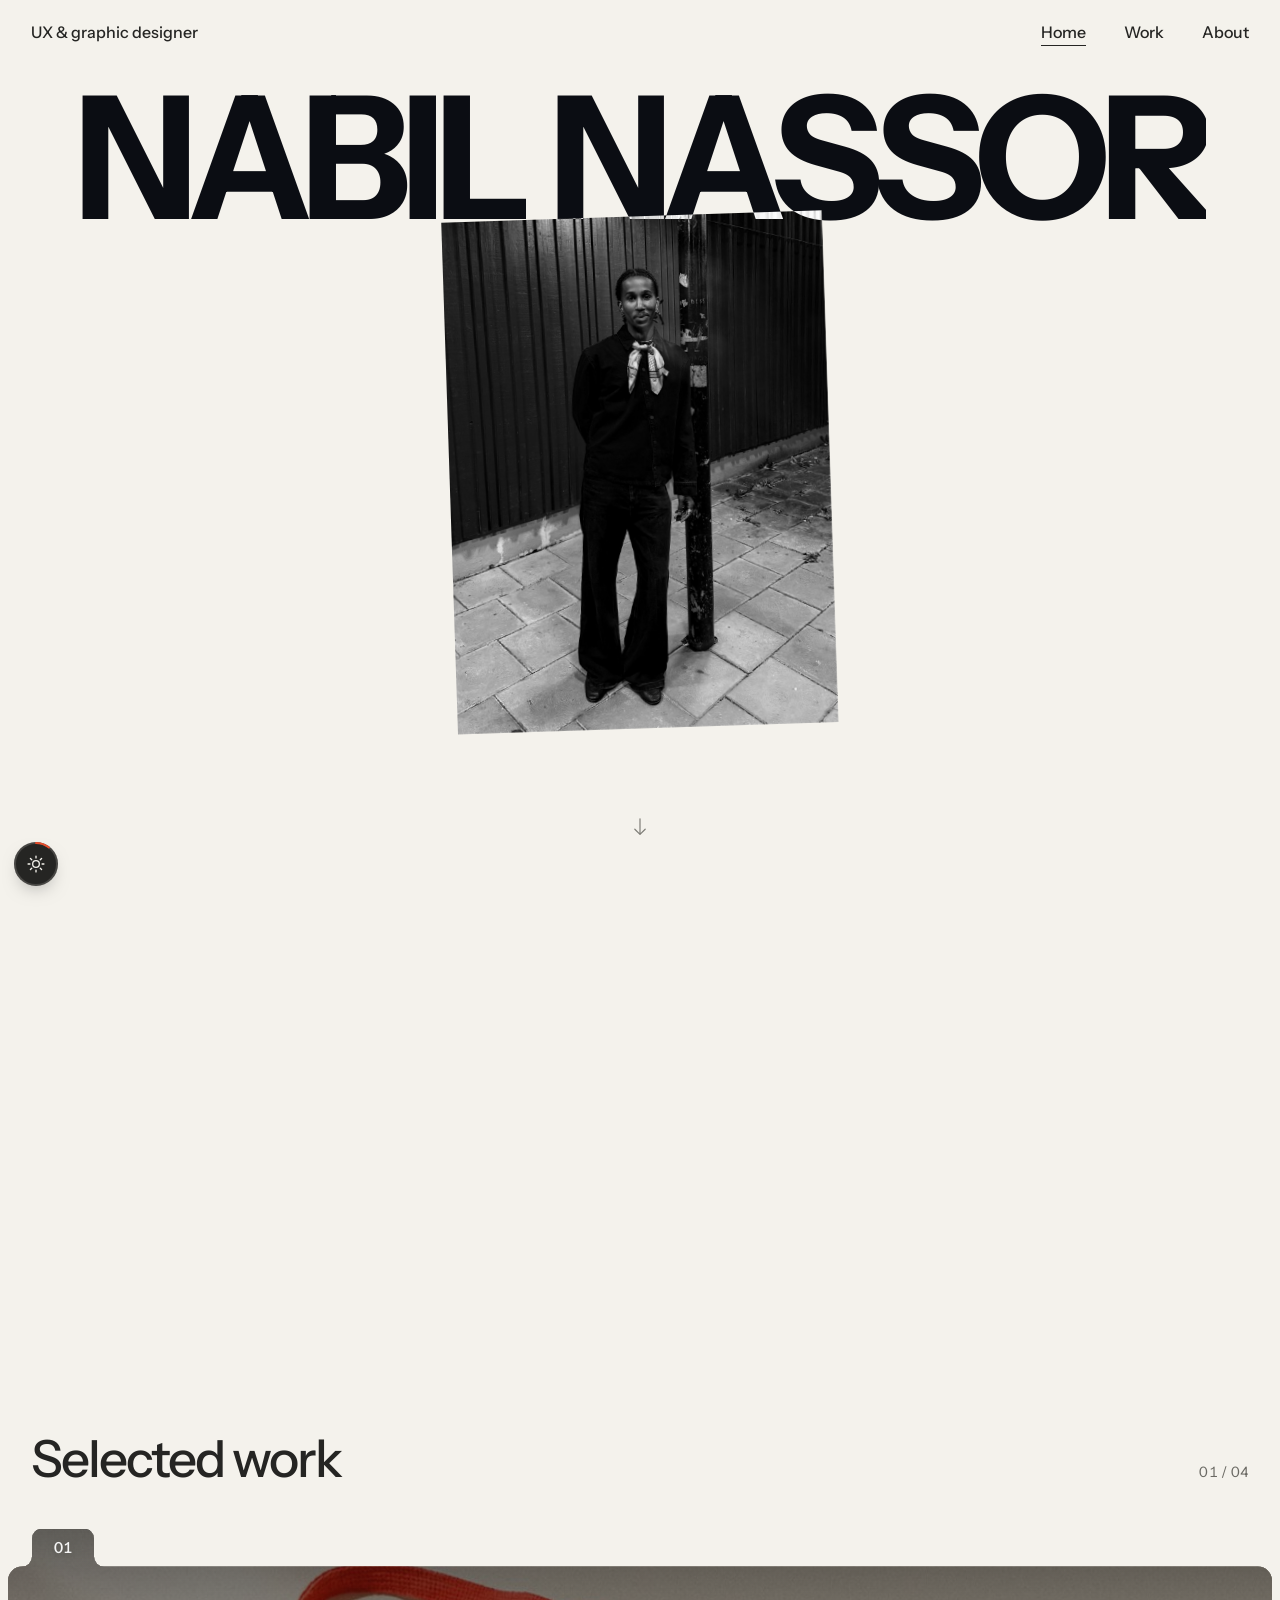
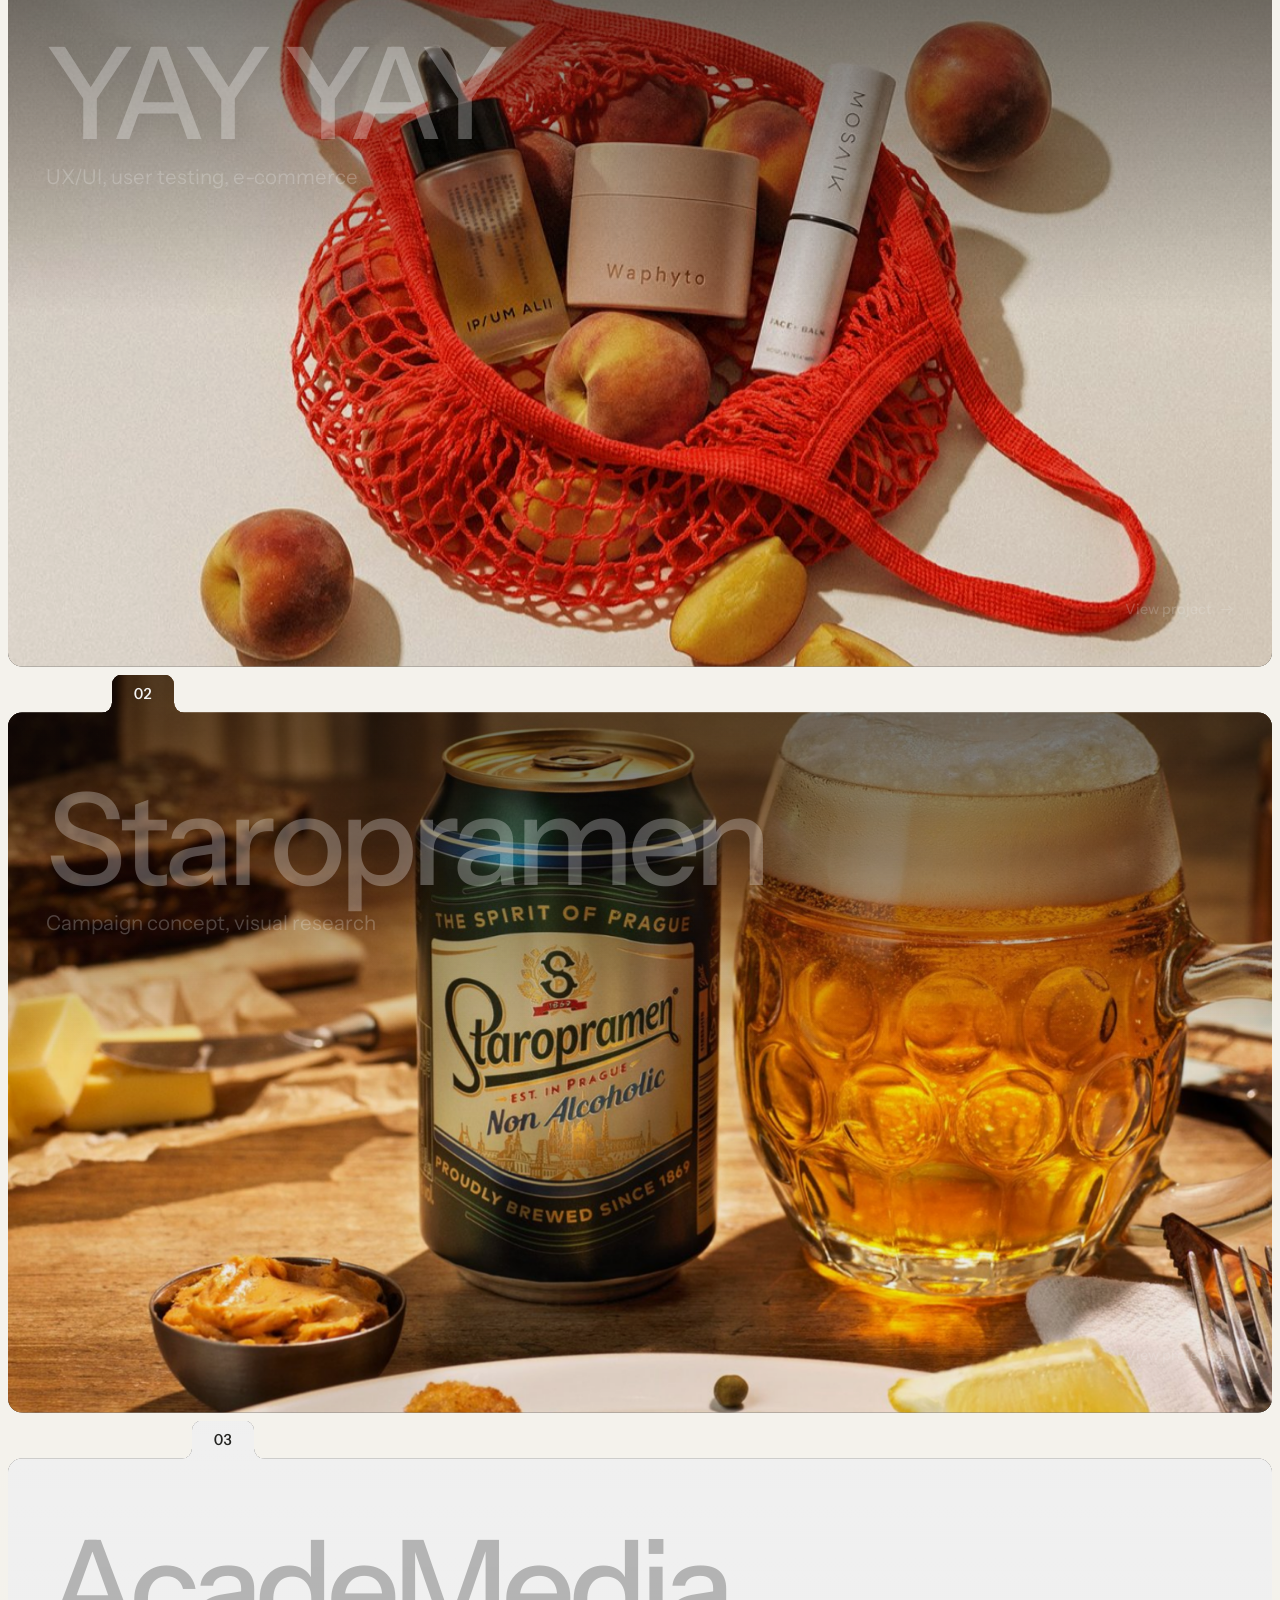
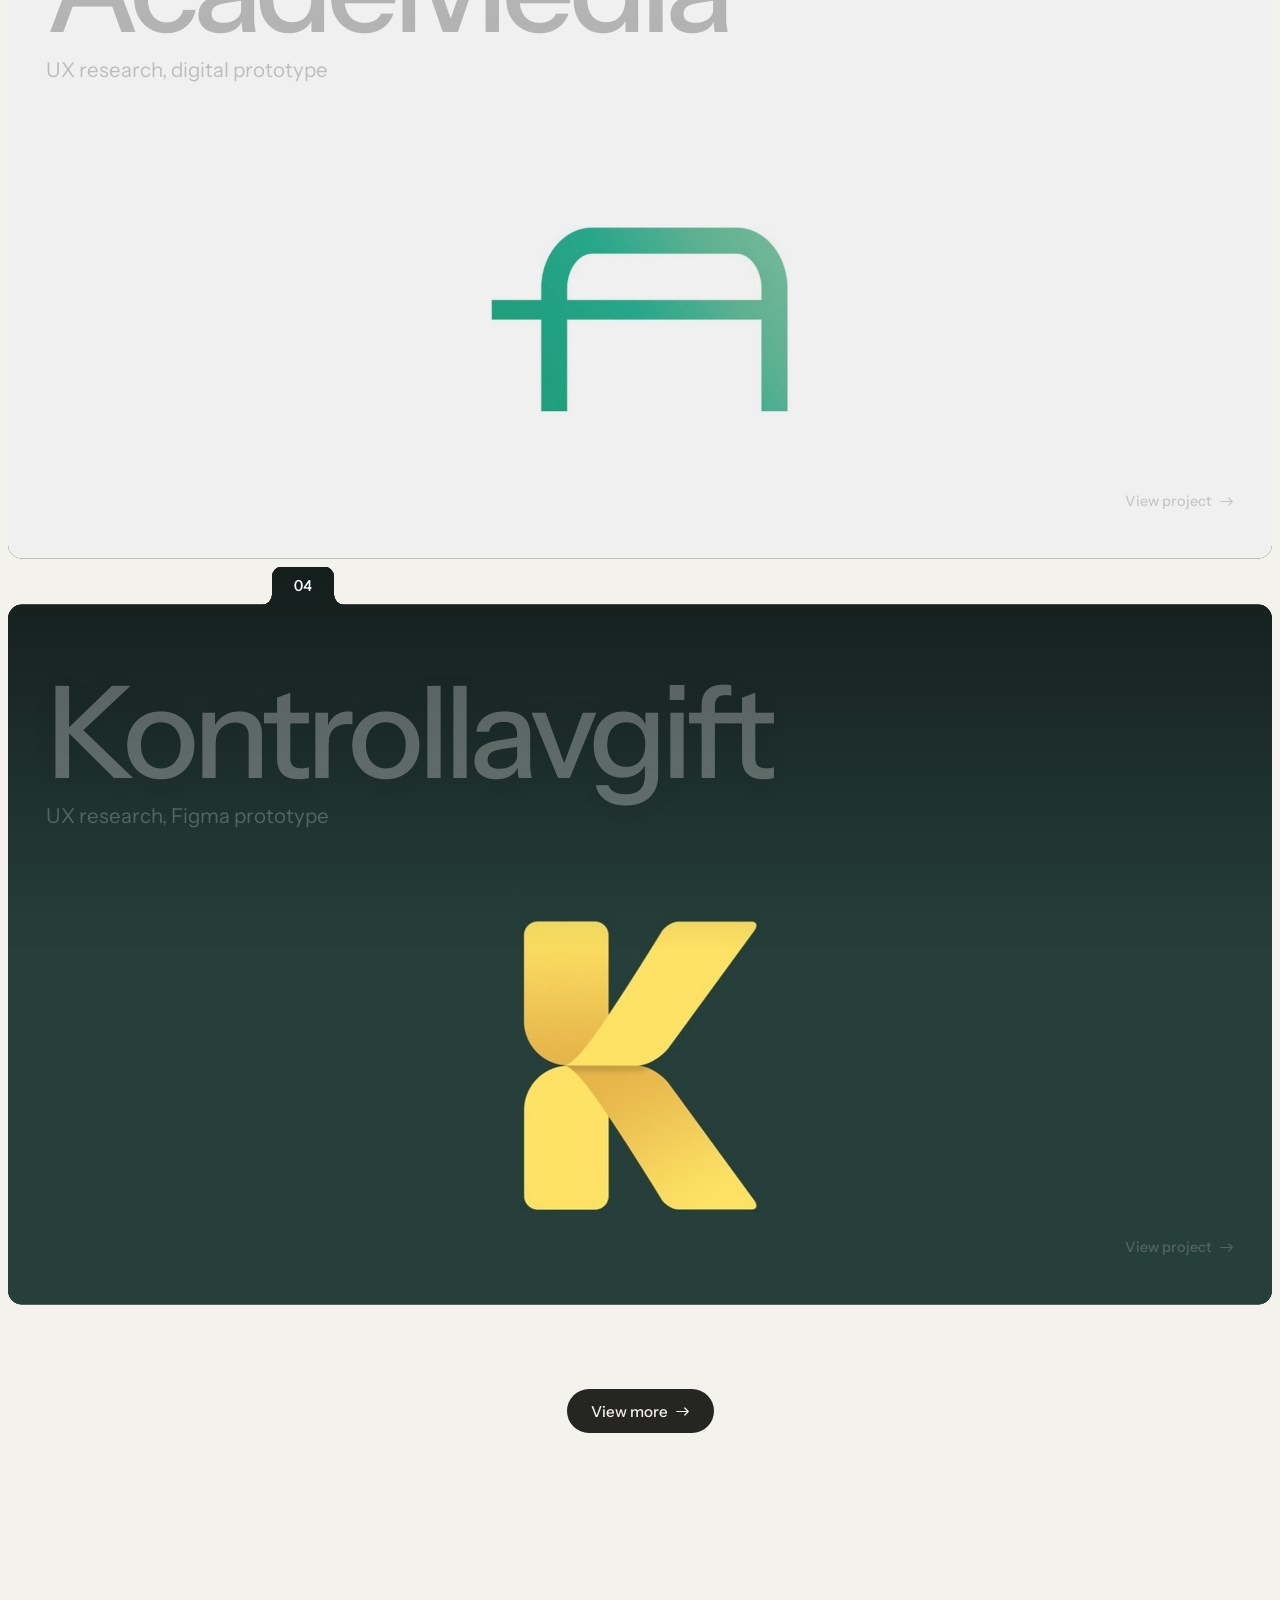
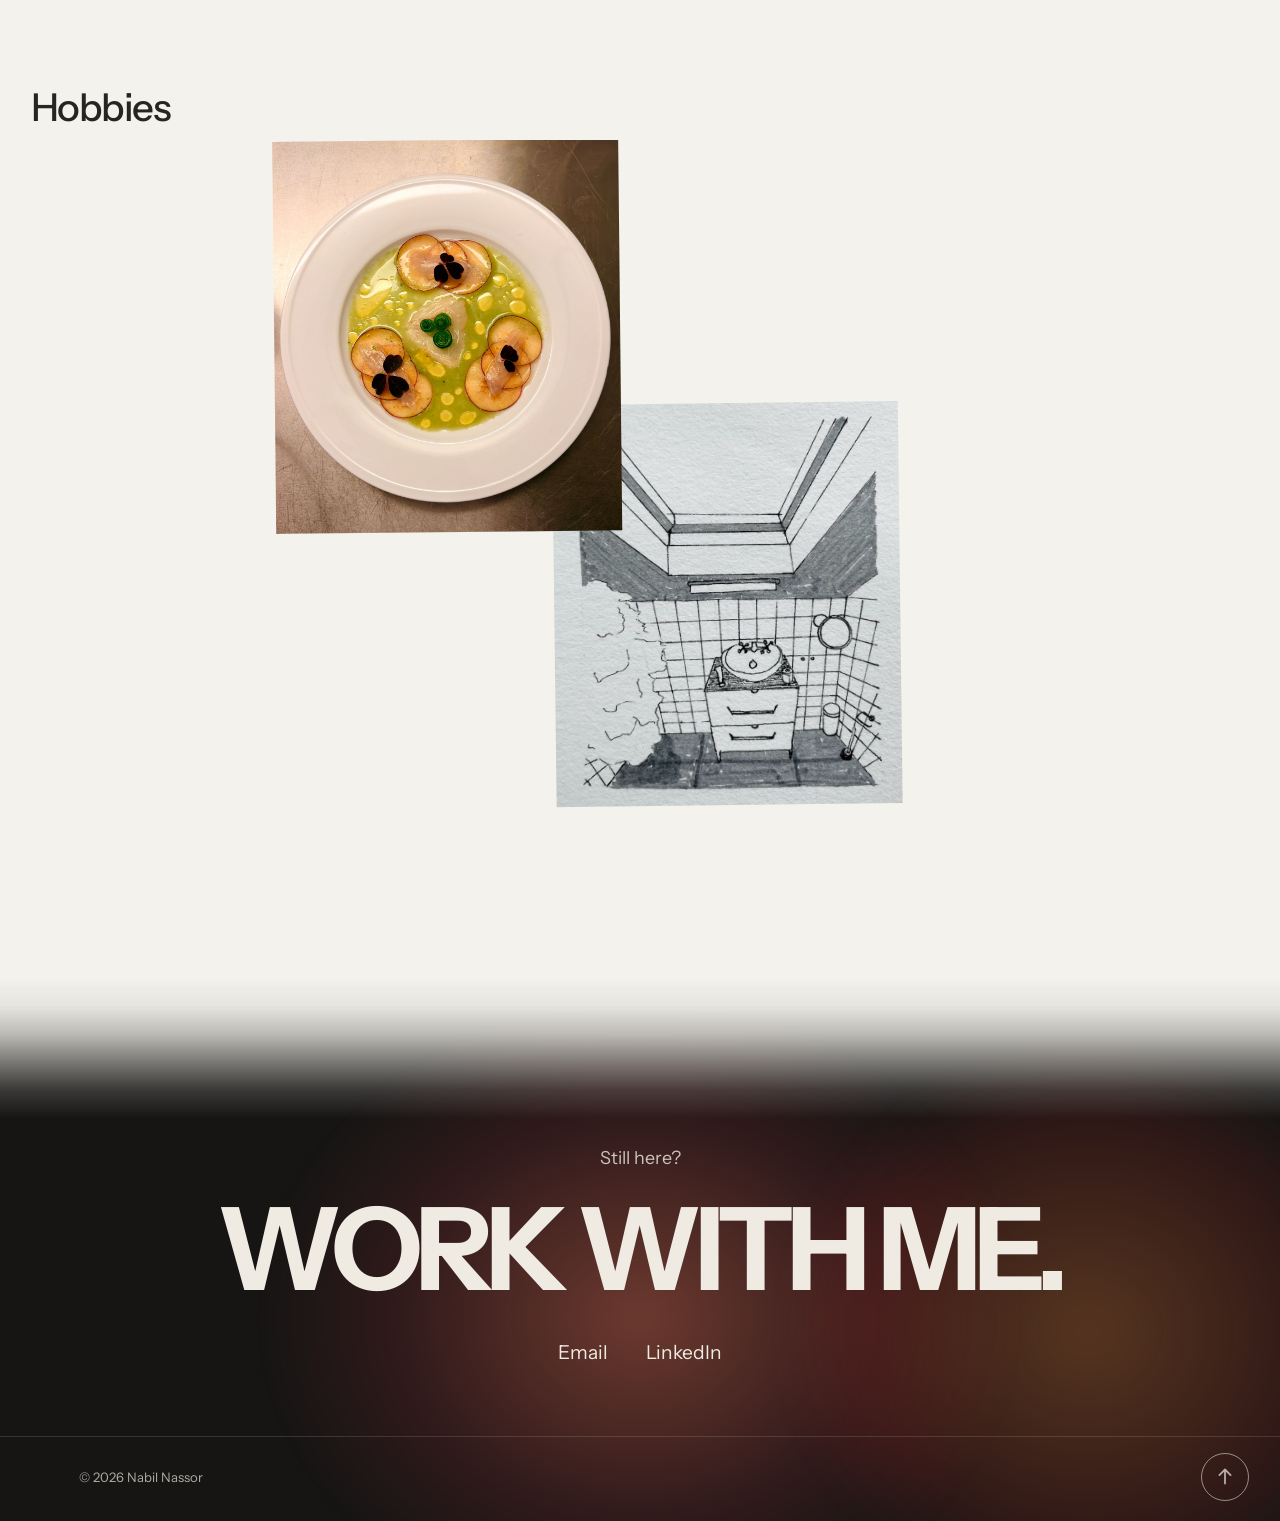
==== commit 1b63a6a7: "Add files via upload" ====
--- a/index.html
+++ b/index.html
@@ -16,7 +16,7 @@
 <a class="skip" href="#work">Skip to selected work</a>
 <header class="top g">
   <a class="roll" id="roll" href="index.html" aria-label="Nabil Nassor, UX and graphic designer. Home"><span class="roll-in" aria-hidden="true"><span>Nabil Nassor</span><span>UX &amp; graphic designer</span><span>Nabil Nassor</span></span></a>
-  <nav aria-label="Primary"><a href="work.html">Work</a><a href="about.html">About</a></nav>
+  <nav aria-label="Primary"><a href="index.html" aria-current="page">Home</a><a href="work.html">Work</a><a href="about.html">About</a></nav>
 </header>
 
 <main>
@@ -40,6 +40,7 @@
     </div>
     <div class="cases" id="cases">
       <article class="case" data-i="1">
+        <span class="case-tab" aria-hidden="true">01</span>
         <a class="case-in" href="yayyay.html">
           <img src="img/yy-hero.jpg" width="2500" height="1157" alt="Red mesh bag of peaches with YAY YAY skincare products" style="object-position:50% 50%">
           <span class="case-shade" aria-hidden="true"></span>
@@ -48,6 +49,7 @@
         </a>
       </article>
       <article class="case" data-i="2">
+        <span class="case-tab" aria-hidden="true">02</span>
         <a class="case-in" href="staropramen.html">
           <img src="img/sp-final-wide.jpg" width="2000" height="1126" alt="Staropramen can and beer mug behind a plate of schnitzel" style="object-position:35% 50%">
           <span class="case-shade" aria-hidden="true"></span>
@@ -56,6 +58,7 @@
         </a>
       </article>
       <article class="case case-light" data-i="3">
+        <span class="case-tab" aria-hidden="true">03</span>
         <a class="case-in" href="academedia.html">
           <img src="img/ac-cover-white.jpg" width="2400" height="1500" alt="AcadeMedia A logo in green on white" style="object-position:50% 40%">
           <span class="case-shade" aria-hidden="true"></span>
@@ -64,6 +67,7 @@
         </a>
       </article>
       <article class="case" data-i="4">
+        <span class="case-tab" aria-hidden="true">04</span>
         <a class="case-in" href="kontrollavgift.html">
           <img src="img/kv-cover.jpg" width="2400" height="1500" alt="The kontrollavgift.se logo, a yellow K on dark green" style="object-position:50% 50%">
           <span class="case-shade" aria-hidden="true"></span>
@@ -82,7 +86,6 @@
     <div class="hobby-screen" id="hobbyScreen" role="group" aria-label="Photos of Nabil's drawings and cooking. A new photo appears as you move across the screen.">
       <p class="hobby-hint" aria-hidden="true">Scroll or move across the screen</p>
     </div>
-    <button type="button" class="copy hobby-next" id="hobbyNext">Show next photo</button>
   </section>
 </main>
 
@@ -94,10 +97,11 @@
   </div>
   <div class="g sf-bot">
     <span>© 2026 Nabil Nassor</span>
-    <a href="#top" class="sf-up" id="sfUp">Back to top <svg viewBox="0 0 10 12" width="9" height="11" aria-hidden="true"><path d="M5 11V1M1 5l4-4 4 4" fill="none" stroke="currentColor" stroke-width="1.3" stroke-linecap="round" stroke-linejoin="round"/></svg></a>
+    <a href="#top" class="sf-up" id="sfUp" aria-label="Back to top" title="Back to top">Back to top <svg viewBox="0 0 10 12" width="9" height="11" aria-hidden="true"><path d="M5 11V1M1 5l4-4 4 4" fill="none" stroke="currentColor" stroke-width="1.3" stroke-linecap="round" stroke-linejoin="round"/></svg></a>
   </div>
 </footer>
 <script src="main.js"></script>
+<script src="progress.js"></script>
 <script src="contact.js"></script>
 <script src="cases.js"></script>
 
--- a/style.css
+++ b/style.css
@@ -391,7 +391,7 @@
 .cases{--top:calc(64px + env(safe-area-inset-top,0px) + 8px);position:relative;margin-inline:calc(-1*var(--gutter) + 8px)}
 .case{position:sticky;top:var(--top);height:calc(100svh - var(--top) - 12px);margin-bottom:12px;--e:1;--cv:0}
 .case-in{position:relative;display:block;height:100%;border-radius:14px;overflow:hidden;color:#fff;text-decoration:none;background:#1c1b19;
-  transform:scale(calc(1 - var(--cv)*.07)) translateY(calc(var(--cv)*-2%));transform-origin:50% 0;will-change:transform}
+  transform:none}
 .case-in::after{content:"";position:absolute;inset:0;background:#000;opacity:calc(var(--cv)*.55);pointer-events:none;z-index:4}
 .case-in img{position:absolute;inset:-6% 0;width:100%;height:112%;object-fit:cover;
   transform:translate3d(0,calc((1 - var(--e))*5%),0) scale(calc(1.14 - var(--e)*.12));will-change:transform}
@@ -665,3 +665,129 @@
   .site-foot.nav-in .sf-nav>*:nth-child(3){transition-delay:.12s}
 }
 @media (prefers-reduced-motion:reduce){.sf-nav>*{opacity:1!important;transform:none!important;transition:none}}
+
+/* no separate footer menu: the bottom bar stays visible everywhere */
+.sf-nav{display:none!important}
+@media (max-width:820px){.site-foot .sf-bot{padding-bottom:calc(76px + env(safe-area-inset-bottom,0px))}}
+/* compact footer + clear back-to-top */
+.sf-clean{padding-block:clamp(64px,8vw,120px) clamp(40px,5vw,72px)}
+.sf-big{margin-top:clamp(14px,2vw,28px);font-size:clamp(2.6rem,9vw,11rem)}
+.sf-links{margin-top:clamp(20px,2.6vw,36px)}
+.sf-bot{padding-block:16px 20px}
+.sf-up{gap:10px;min-height:48px;padding:0 22px;border:1.5px solid rgba(239,235,227,.55);border-radius:999px;font-size:1.05rem;font-weight:500;color:#efebe3;transition:background .3s var(--ease),color .3s var(--ease),border-color .3s var(--ease)}
+.sf-up svg{width:13px;height:16px;transition:transform .35s var(--ease)}
+.sf-up:hover,.sf-up:focus-visible{background:#efebe3;color:#161514;border-color:#efebe3}
+.sf-up:hover svg{transform:translateY(-3px)}
+@media (max-width:820px){
+  .sf-clean{padding-block:64px 40px}
+  .sf-big{font-size:clamp(2.2rem,11vw,3.6rem)}
+  .sf-bot{flex-direction:column-reverse;align-items:stretch;text-align:center;gap:14px;padding-top:18px}
+  .sf-up{justify-content:center;min-height:52px;font-size:1.1rem}
+}
+@media (min-width:821px){.sf-bot>span{padding-left:48px}}
+/* round back-to-top: icon only, label kept for screen readers */
+.sf-up,.sf-up:hover,.sf-up:focus-visible{justify-content:center;gap:0;width:48px;height:48px;min-height:0;padding:0;border-radius:50%;font-size:0;line-height:0}
+.sf-up svg{width:14px;height:17px}
+@media (max-width:820px){
+  .sf-bot{flex-direction:row;align-items:center;text-align:left;gap:12px}
+  .sf-up{min-height:0;font-size:0}
+}
+/* shorter selected-work cards */
+.case{height:min(calc(100svh - var(--top) - 12px),max(420px,76svh))}
+@media (max-width:820px){.case{height:max(380px,64svh)}}
+/* phones: name and photo sit higher so the scroll arrow shows above the menu bar */
+@media (max-width:820px) and (max-aspect-ratio:1/1){
+  .mega.hero-name{top:0}
+  .hero-photo{top:44%;height:59%}
+  .scroll-cue{bottom:calc(146px + env(safe-area-inset-top,0px) + env(safe-area-inset-bottom,0px))}
+}
+/* pages-explored border, drawn on the edge of the menu */
+.mprog{position:absolute;left:0;top:0;pointer-events:none;overflow:visible;z-index:3}
+.mprog path{fill:none;stroke-width:2}
+.mprog-track{stroke:color-mix(in srgb,var(--paper) 16%,transparent)}
+.mnav.on-dark .mprog-track{stroke:rgba(37,37,35,.14)}
+.mprog-bar{stroke:var(--pc,#e26c56);stroke-linecap:round;transition:opacity .4s ease}
+.mnav.mprog-cheer{animation:mpcheer 1.6s var(--ease)}
+@keyframes mpcheer{0%{box-shadow:0 0 0 0 hsl(146 52% 44% / .55)}100%{box-shadow:0 0 0 16px hsl(146 52% 44% / 0)}}
+@media (min-width:821px){.mnav.mprog-cheer{border-radius:50%}}
+.mprog-shine{stroke:#fff;stroke-width:2;stroke-linecap:round;opacity:0;filter:drop-shadow(0 0 4px rgba(255,255,255,.9))}
+.mprog-confetti{position:fixed;inset:0;pointer-events:none;z-index:270;overflow:hidden}
+.mprog-confetti i{position:absolute;display:block}
+.mprog-confetti .dot{width:9px;height:9px;border-radius:50%}
+.mprog-confetti .bit{width:5px;height:14px;border-radius:2px}
+.mprog-confetti .ring{width:11px;height:11px;border-radius:50%;border:2.5px solid;box-sizing:border-box}
+.mnav.mprog-gone .mprog{opacity:0}
+.mnav.mprog-fade .mprog{transition:opacity 1s ease}
+.mprog-sr{position:absolute;width:1px;height:1px;overflow:hidden;clip-path:inset(50%);white-space:nowrap}
+@media (prefers-reduced-motion:reduce){.mprog-bar{transition:none}.mnav.mprog-cheer{animation:none}}
+/* footer glow: two warm lights that wander over the whole footer, up to "Still here?" */
+.site-foot::before{left:50%;bottom:-45%;width:85%;height:165%;border-radius:50%;background:radial-gradient(50% 50% at 50% 50%,rgba(226,108,86,.5),rgba(150,46,52,.24) 45%,rgba(22,21,20,0) 70%);filter:blur(12px);animation:sfdrift 7s ease-in-out infinite alternate}
+.site-foot::after{content:"";position:absolute;z-index:-1;left:50%;bottom:-40%;width:70%;height:150%;border-radius:50%;background:radial-gradient(50% 50% at 50% 50%,rgba(232,128,60,.36),rgba(229,51,42,.15) 50%,rgba(22,21,20,0) 70%);filter:blur(14px);opacity:var(--glow,.85);animation:sfdrift2 9s ease-in-out infinite alternate;pointer-events:none}
+@keyframes sfdrift{
+  0%{transform:translateX(-50%) translate(-38%,12%) scale(.95)}
+  35%{transform:translateX(-50%) translate(-5%,-10%) scale(1.1,1.05)}
+  70%{transform:translateX(-50%) translate(28%,4%) scale(1,1.12)}
+  100%{transform:translateX(-50%) translate(40%,-6%) scale(1.05)}
+}
+@keyframes sfdrift2{
+  0%{transform:translateX(-50%) translate(45%,-8%) scale(1)}
+  40%{transform:translateX(-50%) translate(5%,10%) scale(1.15)}
+  75%{transform:translateX(-50%) translate(-30%,-12%) scale(.95,1.1)}
+  100%{transform:translateX(-50%) translate(-48%,6%) scale(1.05)}
+}
+@media (max-width:820px){.site-foot::before{width:150%;height:150%;bottom:-18%}.site-foot::after{width:130%;height:140%;bottom:-12%}}
+@media (prefers-reduced-motion:reduce){.site-foot::before,.site-foot::after{animation:none}}
+.sf-still{color:rgba(239,235,227,.8)}
+/* footer fades in from the page instead of starting with a hard line */
+.site-foot{--sf-mask:linear-gradient(to bottom,transparent 0,rgba(0,0,0,.06) calc(var(--sf-fade,140px)*.2),rgba(0,0,0,.25) calc(var(--sf-fade,140px)*.4),rgba(0,0,0,.55) calc(var(--sf-fade,140px)*.6),rgba(0,0,0,.84) calc(var(--sf-fade,140px)*.8),#000 var(--sf-fade,140px));-webkit-mask-image:var(--sf-mask);mask-image:var(--sf-mask)}
+.sf-clean{padding-top:calc(var(--sf-fade,140px) + clamp(8px,2vw,32px))}
+@media (max-width:820px){.site-foot{--sf-fade:120px}.sf-clean{padding-top:calc(var(--sf-fade) + 12px)}}
+/* project number tabs: each card carries a tab on its top edge, placed left to right.
+   As the cards stack, the tabs line up along the top, and leave together with the cards. */
+.cases{--tab-h:38px;--tab-w:62px;--tab-gap:6px}
+.case{padding-top:var(--tab-h)}
+.case-in{height:100%}
+.case-tab{position:absolute;top:0;left:calc(14px + var(--k,0)*(var(--tab-w) + var(--tab-gap)));width:var(--tab-w);height:var(--tab-h);display:grid;place-items:center;border-radius:9px 9px 0 0;background:var(--ink);color:var(--paper);font-size:.95rem;font-weight:500;letter-spacing:.02em;font-variant-numeric:tabular-nums;z-index:1}
+.case:nth-child(2) .case-tab{--k:1}.case:nth-child(3) .case-tab{--k:2}.case:nth-child(4) .case-tab{--k:3}
+.case-no{display:none}
+@media (max-width:820px){.cases{--tab-h:32px;--tab-w:50px;--tab-gap:5px}.case-tab{font-size:.85rem;border-radius:8px 8px 0 0}}
+.cases{display:flow-root}
+/* tabs grow out of their card: same colour as the card's top edge, curved where they meet it,
+   and they darken together with the card when the next one slides over */
+.case-tab{--tl:calc(24px + var(--k,0)*(var(--tab-w) + var(--tab-gap) + 12px));left:var(--tl);top:auto;bottom:calc(100% - var(--tab-h) - 1px);height:calc(var(--tab-h) + 1px);padding-bottom:1px;background:var(--tc,#1c1b19);color:var(--tt,#fff);border-radius:10px 10px 0 0;
+  filter:brightness(calc(1 - var(--cv)*.35))}
+.case-tab::before,.case-tab::after{content:"";position:absolute;bottom:0;width:10px;height:10px;pointer-events:none}
+.case-tab::before{left:-10px;background:radial-gradient(circle at 0 0,transparent 9.5px,var(--tc,#1c1b19) 10px)}
+.case-tab::after{right:-10px;background:radial-gradient(circle at 100% 0,transparent 9.5px,var(--tc,#1c1b19) 10px)}
+.case:nth-child(1) .case-tab{--tc:#56514a}
+.case:nth-child(2) .case-tab{--tc:#1a0f08}
+.case:nth-child(3) .case-tab{--tc:#ebebeb;--tt:#252523}
+.case:nth-child(4) .case-tab{--tc:#141e1c}
+@media (max-width:820px){
+  .case:nth-child(1) .case-tab{--tc:#504c47}
+  .case:nth-child(2) .case-tab{--tc:#291a0e}
+  .case:nth-child(3) .case-tab{--tc:#d0d0d0}
+  .case-tab{--tl:calc(24px + var(--k,0)*(var(--tab-w) + var(--tab-gap) + 10px))}
+}
+html[data-theme=dark] .case:nth-child(3) .case-tab{--tt:#252523}
+@media (prefers-reduced-motion:reduce){.case-tab{filter:none}}
+/* tighter stack, slightly taller cards */
+.case{margin-bottom:8px;height:min(calc(100svh - var(--top) - 12px),max(440px,82svh))}
+@media (max-width:820px){.case{margin-bottom:6px;height:max(400px,71svh)}}
+/* phones: less empty space under the footer, just enough to clear the menu bar */
+@media (max-width:820px){
+  .site-foot{padding-bottom:0}
+  .site-foot .sf-bot{padding-top:12px;padding-bottom:calc(66px + env(safe-area-inset-bottom,0px))}
+}
+/* about: the photo sits higher, tucked under the big title, which shows through where they overlap */
+.about-top{background:var(--paper);isolation:isolate}
+.about-top .mega{position:relative;z-index:2;color:#fff;mix-blend-mode:difference;pointer-events:none}
+.about-top .about-hero{position:relative;z-index:1;margin-top:calc(clamp(4.2rem,19vw,22rem)*-.4);padding-top:0}
+/* the tab is part of the card itself: the card's picture continues up into the tab,
+   cut out as one folder shape (the outline is drawn by cases.js) */
+.case-in{margin-top:calc(-1*var(--tab-h));height:calc(100% + var(--tab-h));border-radius:0;clip-path:inset(var(--tab-h) 0 0 0 round 14px)}
+.case-txt{top:calc(clamp(22px,3.4vw,52px) + var(--tab-h))}
+.case-light .case-in{box-shadow:none}
+.case-tab,.case:nth-child(n) .case-tab{background:none;z-index:5;pointer-events:none;text-shadow:0 1px 8px rgba(0,0,0,.25)}
+.case-tab::before,.case-tab::after{content:none}
+.case:nth-child(3) .case-tab{text-shadow:none}
